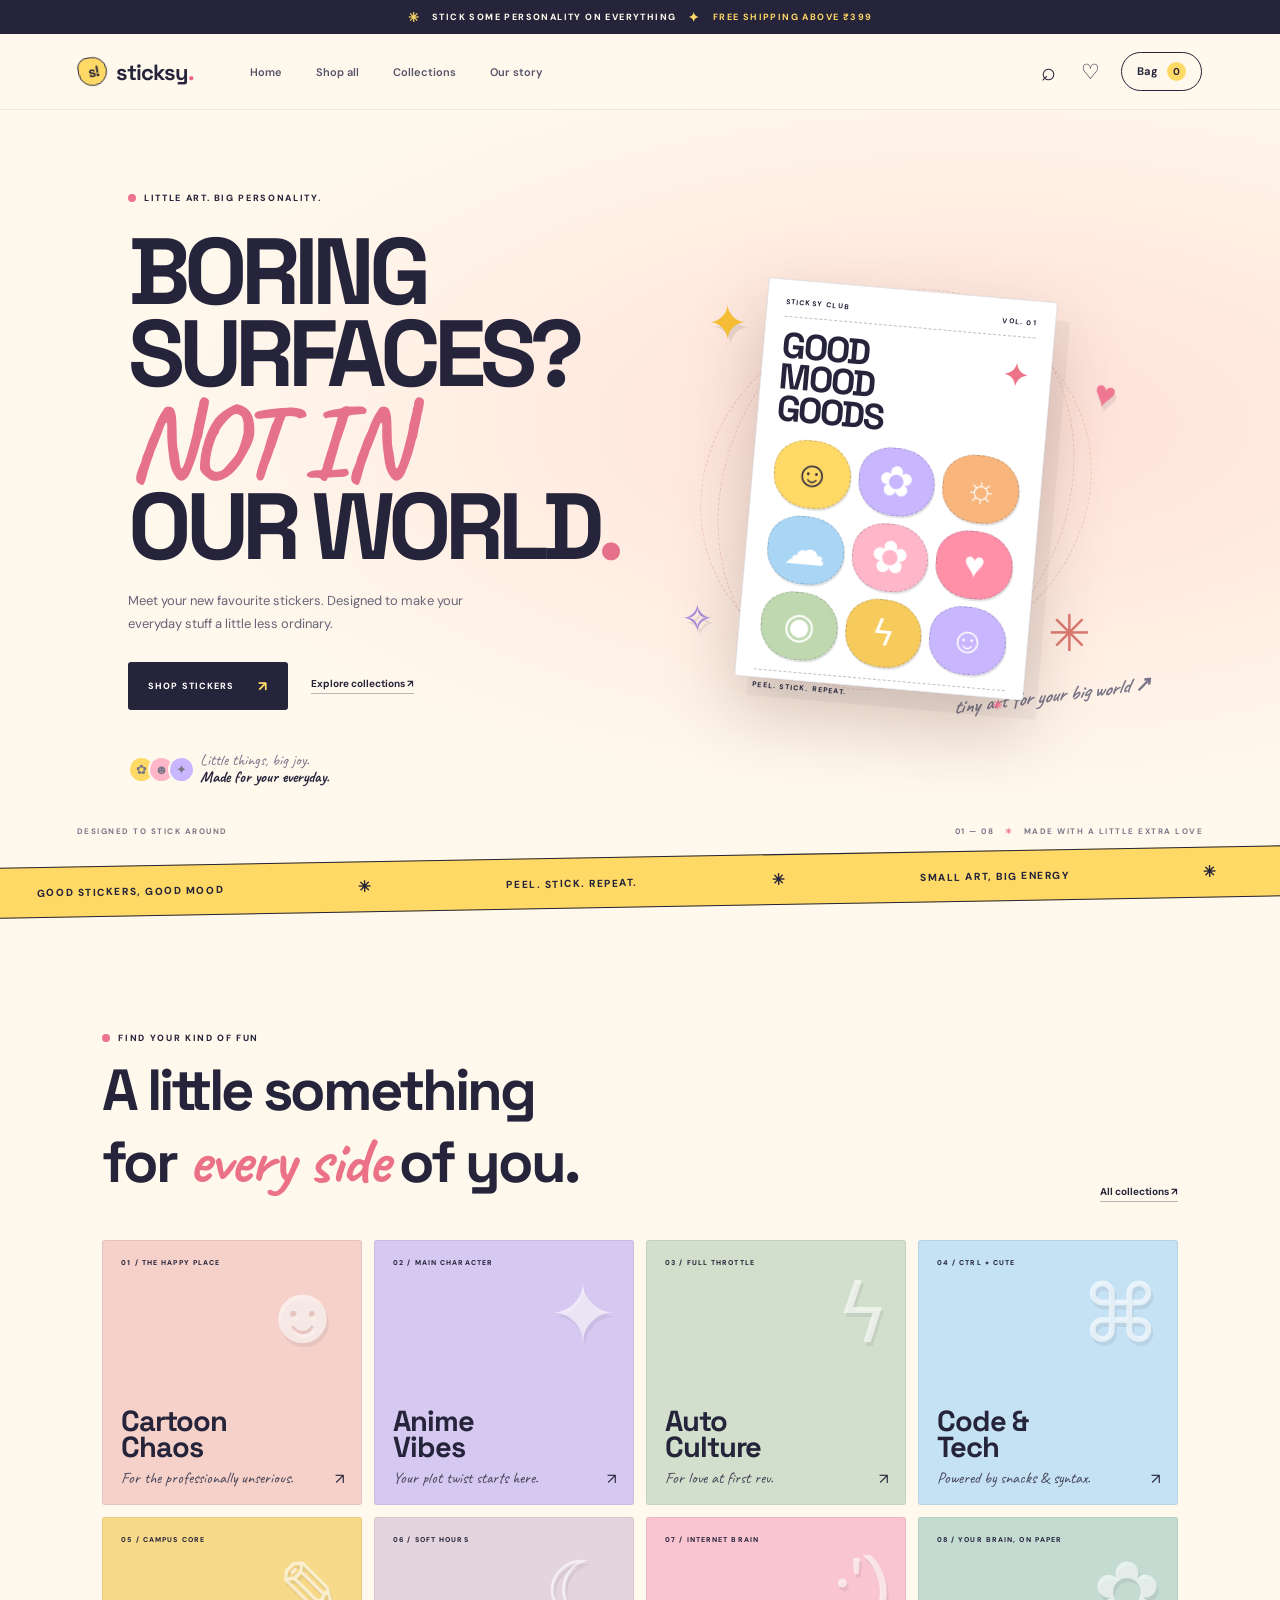
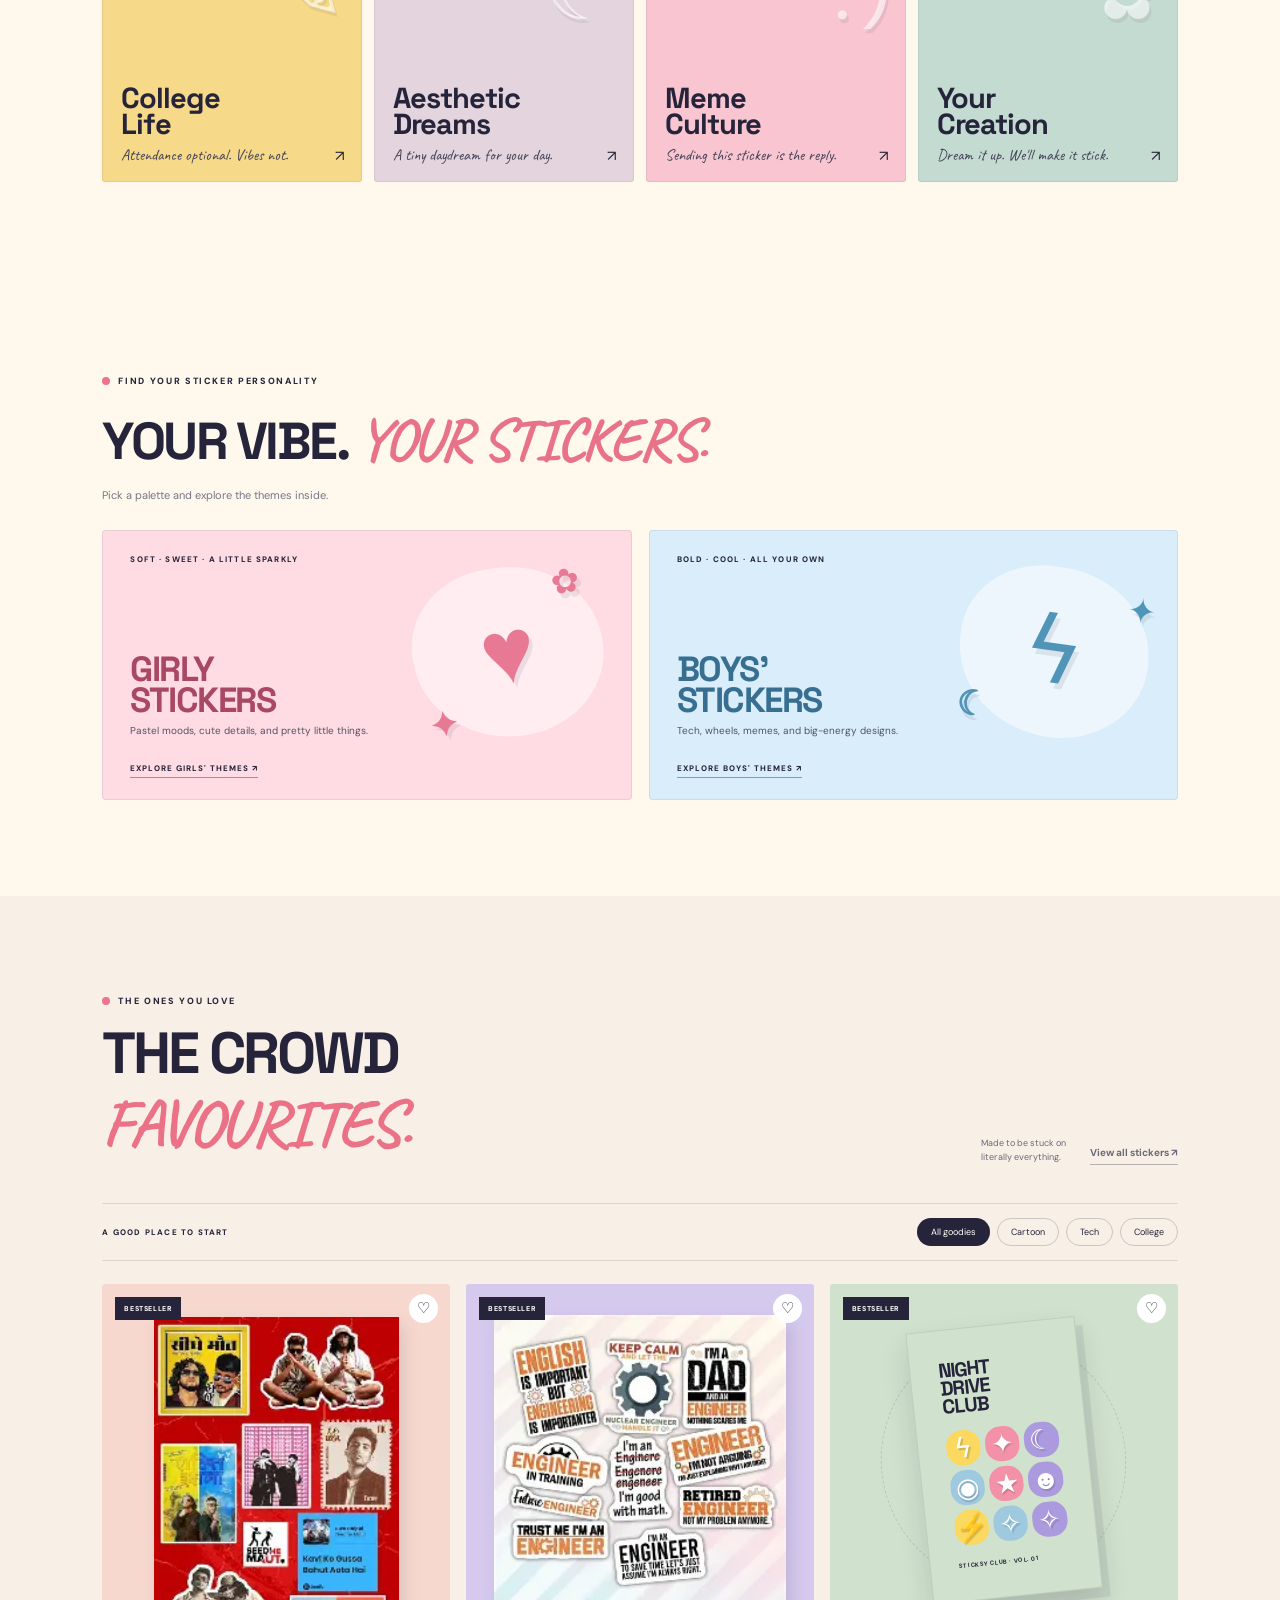
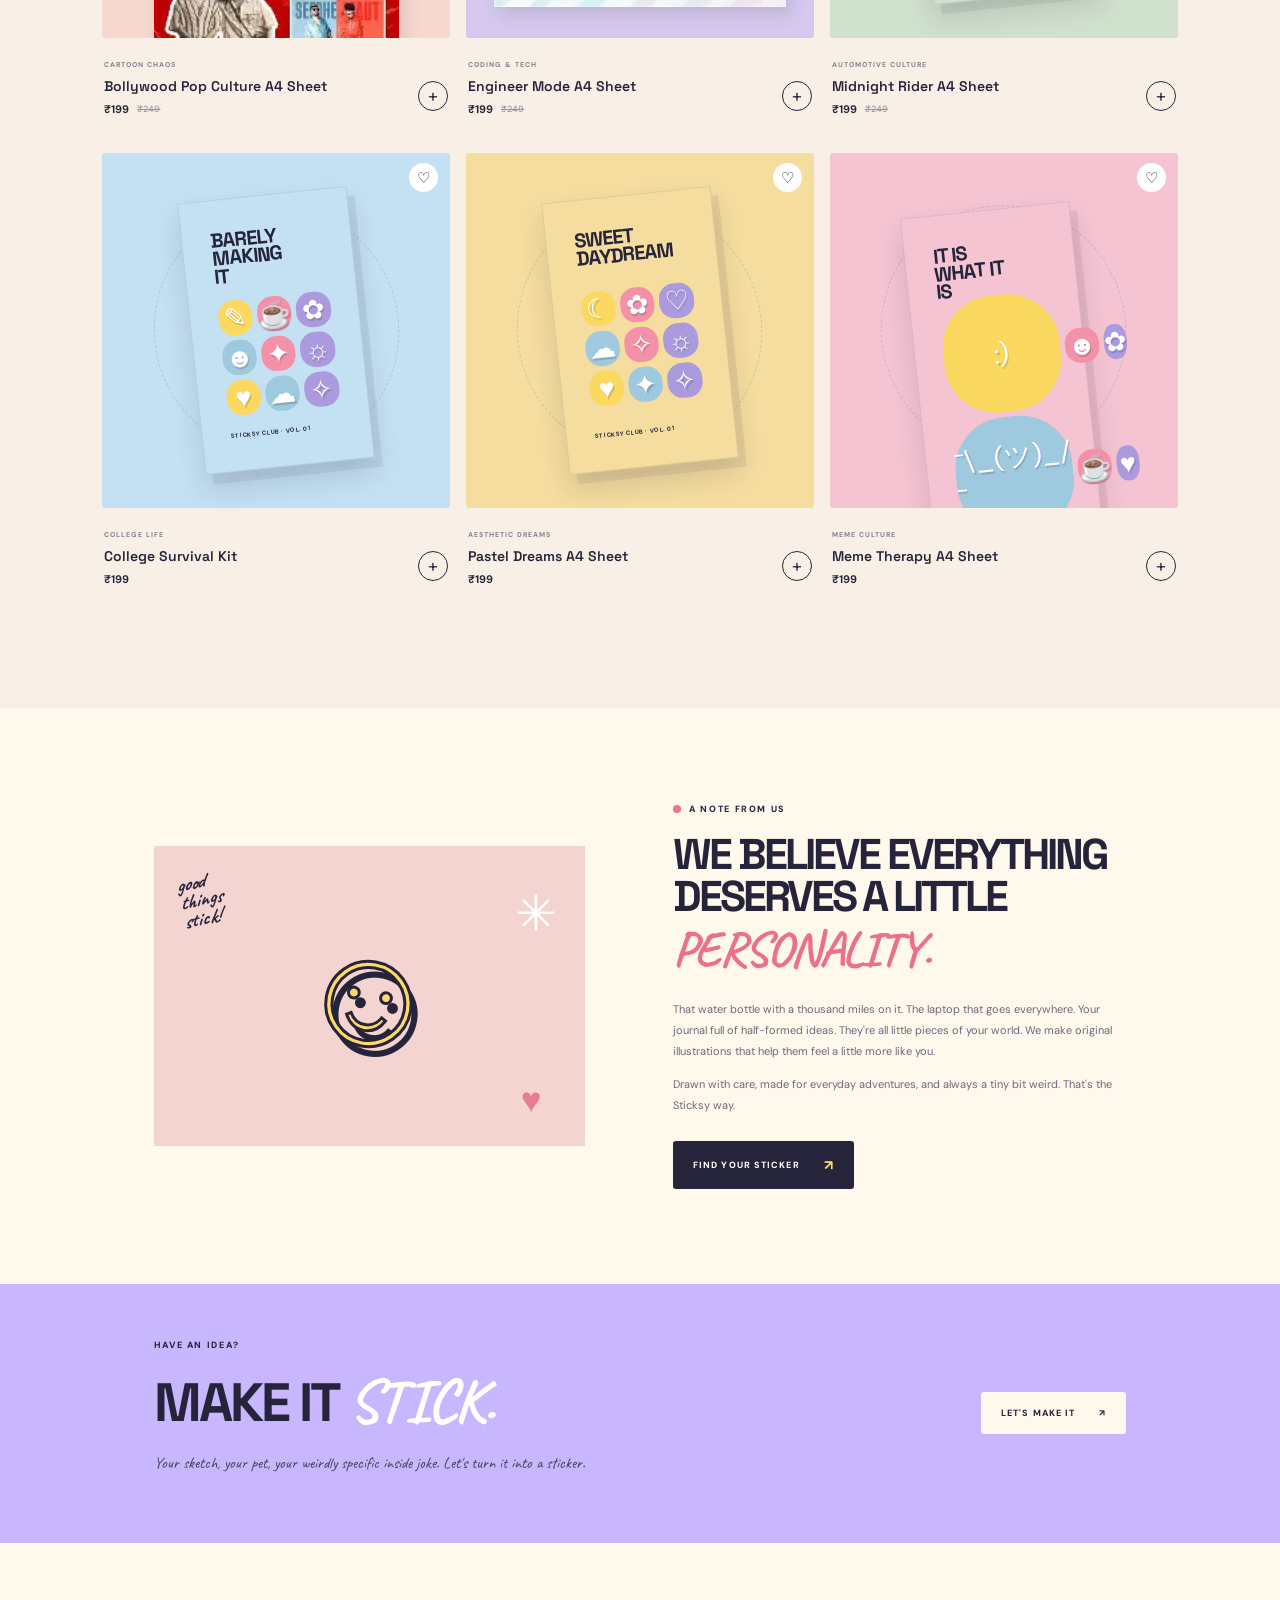
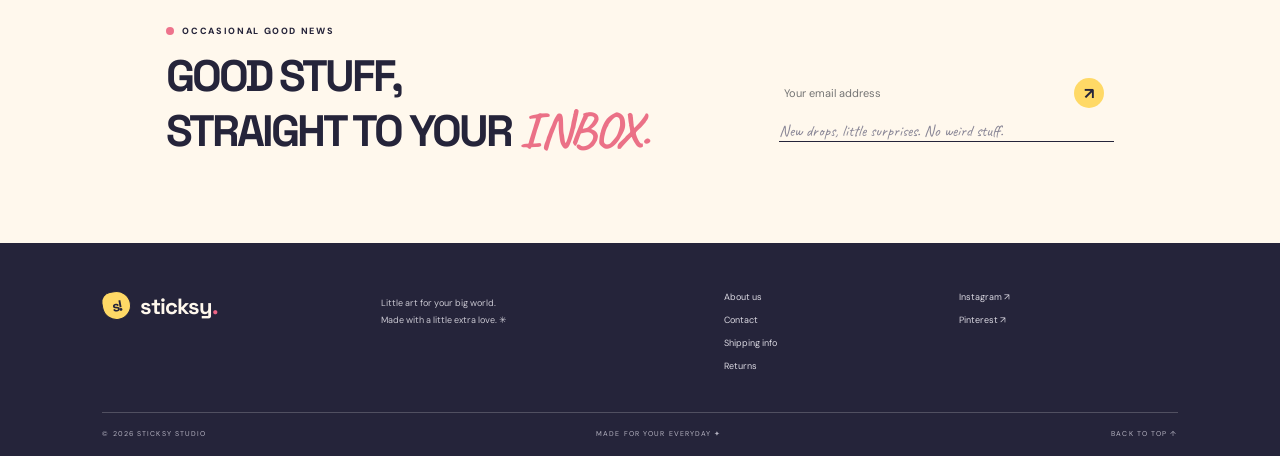
==== index.html @ 6b8982f3 "Build Sticksy sticker storefront" ====
<!doctype html>
<html lang="en">
<head>
  <meta charset="UTF-8" />
  <meta name="viewport" content="width=device-width, initial-scale=1.0" />
  <meta name="theme-color" content="#fff8ed" />
  <meta name="description" content="Good stickers for your laptop, water bottle, journal, and everywhere else." />
  <title>Sticksy — Make room for fun</title>
  <link rel="preconnect" href="https://fonts.googleapis.com" />
  <link rel="preconnect" href="https://fonts.gstatic.com" crossorigin />
  <link href="https://fonts.googleapis.com/css2?family=Caveat:wght@500;600;700&family=DM+Sans:wght@400;500;600;700;800&family=Space+Grotesk:wght@400;500;600;700&display=swap" rel="stylesheet" />
  <link rel="stylesheet" href="styles.css" />
</head>
<body>
  <div class="announcement"><span class="twinkle">✳</span> STICK SOME PERSONALITY ON EVERYTHING <span>✦</span><b>FREE SHIPPING ABOVE ₹399</b></div>
  <header class="site-header">
    <a class="brand" href="#home" aria-label="Sticksy home"><span class="brand-mark">s!</span><span>sticksy<span class="brand-dot">.</span></span></a>
    <button class="mobile-menu" aria-label="Open menu" aria-expanded="false">☰</button>
    <nav class="main-nav" aria-label="Main navigation"><a href="#home">Home</a><a href="shop.html">Shop all</a><a href="#collections">Collections</a><a href="#about">Our story</a></nav>
    <div class="nav-actions"><button class="icon-btn search-toggle" aria-label="Search products">⌕</button><a class="icon-btn account-btn" href="auth.html" aria-label="Account">♡</a><button class="cart-trigger" aria-label="Open shopping bag">Bag <span class="cart-count">0</span></button></div>
  </header>
  <main>
    <section class="hero" id="home">
      <div class="hero-copy"><div class="eyebrow"><span></span> LITTLE ART. BIG PERSONALITY.</div><h1>BORING<br />SURFACES?<br /><span>NOT IN</span><br />OUR WORLD<span class="period">.</span></h1><p>Meet your new favourite stickers. Designed to make your everyday stuff a little less ordinary.</p><div class="hero-ctas"><a class="button button-dark" href="shop.html">SHOP STICKERS <span>↗</span></a><a class="text-link" href="#collections">Explore collections <span>↗</span></a></div><div class="hero-note"><span class="avatar-stack"><i>✿</i><i>☻</i><i>✦</i></span><span>Little things, big joy.<br /><b>Made for your everyday.</b></span></div></div>
      <div class="hero-art" aria-label="Illustrated sticker sheet with playful characters"><div class="sun-doodle">✳</div><div class="hero-sticker sticker-star">✦</div><div class="hero-sticker sticker-heart">♥</div><div class="hero-sticker sticker-sparkle">✧</div><div class="orbit orbit-one"></div><div class="orbit orbit-two"></div><div class="sheet"><div class="sheet-top"><span>STICKSY CLUB</span><span>VOL. 01</span></div><div class="sheet-title">GOOD<br />MOOD<br />GOODS<span>✦</span></div><div class="sheet-grid"><div class="mini-smile">☺</div><div class="mini-blob">✿</div><div class="mini-sun">☼</div><div class="mini-cloud">☁</div><div class="mini-flower">✿</div><div class="mini-heart">♥</div><div class="mini-eye">◉</div><div class="mini-lightning">ϟ</div><div class="mini-smile pink">☺</div></div><div class="sheet-footer">PEEL. STICK. REPEAT. <span>✳</span></div></div><span class="art-caption">tiny art for your big world ↗</span></div>
      <div class="hero-bottom"><span>DESIGNED TO STICK AROUND</span><span>01 — 08 <i>✳</i> MADE WITH A LITTLE EXTRA LOVE</span></div>
    </section>
    <section class="ticker" aria-label="Product highlights"><div class="ticker-track"><span>GOOD STICKERS, GOOD MOOD</span><i>✳</i><span>PEEL. STICK. REPEAT.</span><i>✳</i><span>SMALL ART, BIG ENERGY</span><i>✳</i><span>MADE TO MAKE YOU SMILE</span><i>✳</i><span>GOOD STICKERS, GOOD MOOD</span><i>✳</i><span>PEEL. STICK. REPEAT.</span><i>✳</i></div></section>
    <section class="section collections" id="collections"><div class="section-heading"><div><div class="eyebrow"><span></span> FIND YOUR KIND OF FUN</div><h2>A little something<br />for <em>every side</em> of you.</h2></div><a class="text-link" href="#shop">All collections ↗</a></div><div class="collection-grid">
      <a class="collection-card c1" href="#shop" data-category="Cartoon Chaos"><span class="collection-number">01 / THE HAPPY PLACE</span><span class="collection-emoji">☻</span><div><h3>Cartoon<br />Chaos</h3><p>For the professionally unserious.</p></div><span class="card-arrow">↗</span></a>
      <a class="collection-card c2" href="#shop" data-category="Anime Vibes"><span class="collection-number">02 / MAIN CHARACTER</span><span class="collection-emoji">✦</span><div><h3>Anime<br />Vibes</h3><p>Your plot twist starts here.</p></div><span class="card-arrow">↗</span></a>
      <a class="collection-card c3" href="#shop" data-category="Automotive Culture"><span class="collection-number">03 / FULL THROTTLE</span><span class="collection-emoji">ϟ</span><div><h3>Auto<br />Culture</h3><p>For love at first rev.</p></div><span class="card-arrow">↗</span></a>
      <a class="collection-card c4" href="#shop" data-category="Coding & Tech"><span class="collection-number">04 / CTRL + CUTE</span><span class="collection-emoji">⌘</span><div><h3>Code &<br />Tech</h3><p>Powered by snacks & syntax.</p></div><span class="card-arrow">↗</span></a>
      <a class="collection-card c5" href="#shop" data-category="College Life"><span class="collection-number">05 / CAMPUS CORE</span><span class="collection-emoji">✎</span><div><h3>College<br />Life</h3><p>Attendance optional. Vibes not.</p></div><span class="card-arrow">↗</span></a>
      <a class="collection-card c6" href="#shop" data-category="Aesthetic Dreams"><span class="collection-number">06 / SOFT HOURS</span><span class="collection-emoji">☾</span><div><h3>Aesthetic<br />Dreams</h3><p>A tiny daydream for your day.</p></div><span class="card-arrow">↗</span></a>
      <a class="collection-card c7" href="#shop" data-category="Meme Culture"><span class="collection-number">07 / INTERNET BRAIN</span><span class="collection-emoji">:')</span><div><h3>Meme<br />Culture</h3><p>Sending this sticker is the reply.</p></div><span class="card-arrow">↗</span></a>
      <a class="collection-card c8" href="#custom"><span class="collection-number">08 / YOUR BRAIN, ON PAPER</span><span class="collection-emoji">✿</span><div><h3>Your<br />Creation</h3><p>Dream it up. We'll make it stick.</p></div><span class="card-arrow">↗</span></a>
    </div></section>
    <section class="audience-picks" id="sticker-styles"><div class="audience-heading"><div class="eyebrow"><span></span> FIND YOUR STICKER PERSONALITY</div><h2>YOUR VIBE. <em>YOUR STICKERS.</em></h2><p>Pick a palette and explore the themes inside.</p></div><div class="audience-grid"><a class="audience-card girls-card" href="themes.html?audience=girls"><span class="audience-kicker">SOFT · SWEET · A LITTLE SPARKLY</span><span class="audience-doodle">♥<i>✿</i><b>✦</b></span><div><h3>GIRLY<br />STICKERS</h3><p>Pastel moods, cute details, and pretty little things.</p><span class="audience-link">EXPLORE GIRLS' THEMES ↗</span></div></a><a class="audience-card boys-card" href="themes.html?audience=boys"><span class="audience-kicker">BOLD · COOL · ALL YOUR OWN</span><span class="audience-doodle">ϟ<i>✦</i><b>☾</b></span><div><h3>BOYS'<br />STICKERS</h3><p>Tech, wheels, memes, and big-energy designs.</p><span class="audience-link">EXPLORE BOYS' THEMES ↗</span></div></a></div></section>    <section class="section shop" id="shop"><div class="section-heading"><div><div class="eyebrow"><span></span> THE ONES YOU LOVE</div><h2>THE CROWD<br /><em>FAVOURITES.</em></h2></div><div class="shop-side"><span>Made to be stuck on<br />literally everything.</span><a class="text-link" href="#shop">View all stickers ↗</a></div></div><div class="filter-row"><span class="filter-label">A GOOD PLACE TO START</span><div class="filters"><button class="filter active" data-filter="All">All goodies</button><button class="filter" data-filter="Cartoon Chaos">Cartoon</button><button class="filter" data-filter="Coding & Tech">Tech</button><button class="filter" data-filter="College Life">College</button></div></div><div class="product-grid" id="product-grid"></div></section>
    <section class="manifesto" id="about"><div class="manifesto-art"><span class="manifesto-scribble">good<br />things<br />stick!</span><div class="manifesto-face">☺</div><span class="manifesto-star">✳</span><span class="manifesto-heart">♥</span></div><div class="manifesto-copy"><div class="eyebrow"><span></span> A NOTE FROM US</div><h2>WE BELIEVE EVERYTHING DESERVES A LITTLE <em>PERSONALITY.</em></h2><p>That water bottle with a thousand miles on it. The laptop that goes everywhere. Your journal full of half-formed ideas. They're all little pieces of your world. We make original illustrations that help them feel a little more like you.</p><p>Drawn with care, made for everyday adventures, and always a tiny bit weird. That's the Sticksy way.</p><a class="button button-dark" href="#shop">FIND YOUR STICKER <span>↗</span></a></div></section>
    <section class="custom-banner" id="custom"><div class="custom-doodle">✳</div><div><span class="eyebrow">HAVE AN IDEA?</span><h2>MAKE IT <em>STICK.</em></h2><p>Your sketch, your pet, your weirdly specific inside joke. Let's turn it into a sticker.</p></div><a class="button button-light" href="mailto:hello@sticksy.in?subject=Custom%20sticker%20idea">LET'S MAKE IT <span>↗</span></a></section>
    <section class="newsletter"><div class="newsletter-star">✳</div><div><div class="eyebrow"><span></span> OCCASIONAL GOOD NEWS</div><h2>GOOD STUFF,<br />STRAIGHT TO YOUR <em>INBOX.</em></h2></div><form class="newsletter-form"><label class="sr-only" for="email">Email address</label><input type="email" id="email" placeholder="Your email address" required /><button aria-label="Subscribe">↗</button><small>New drops, little surprises. No weird stuff.</small></form></section>
  </main>
  <footer class="footer"><a class="brand footer-brand" href="#home"><span class="brand-mark">s!</span><span>sticksy<span class="brand-dot">.</span></span></a><p>Little art for your big world.<br />Made with a little extra love. ✳</p><div class="footer-links"><a href="#about">About us</a><a href="mailto:hello@sticksy.in">Contact</a><a href="#shipping">Shipping info</a><a href="#returns">Returns</a></div><div class="footer-social"><a href="#instagram">Instagram ↗</a><a href="#pinterest">Pinterest ↗</a></div><div class="footer-bottom"><span>© 2026 STICKSY STUDIO</span><span>MADE FOR YOUR EVERYDAY ✦</span><a href="#home">BACK TO TOP ↑</a></div></footer>
  <div class="toast" role="status" aria-live="polite"></div>
  <div class="overlay"></div><aside class="cart-drawer" aria-label="Shopping bag"><div class="drawer-head"><div><span class="eyebrow">YOUR GOODIES</span><h2>THE BAG <span>✳</span></h2></div><button class="close-drawer" aria-label="Close bag">×</button></div><div class="invoice-container"><div class="invoice-slot"><div class="slot-hole"></div></div><section class="invoice"><h2 class="title">Your Sticksy Order ✳</h2><p class="amount">Items <span class="value invoice-items-count">0</span></p><p class="amount">Subtotal <span class="value invoice-subtotal">₹0</span></p><p class="amount">Shipping <span class="value invoice-shipping">—</span></p><p class="amount total-amount">Total <span class="value invoice-total">₹0</span></p><div class="free-shipping"><div class="shipping-copy"></div><div class="shipping-track"><span></span></div></div><hr /><ul class="payers-list cart-items"></ul><div class="empty-cart"><div>☺</div><h3>Your bag's feeling lonely.</h3><p>Let's find it a friend.</p><button class="button button-dark continue-shopping">GO SHOPPING <span>↗</span></button></div><div class="payment-status"><p class="heading">Order progress <span class="order-status">In your bag</span></p><div class="status-progress"><div class="checkpoint done"><i>✓</i></div><div class="checkpoint"><span class="circle"></span></div><div class="checkpoint"><span class="circle"></span></div><div class="checkpoint"><span class="circle"></span></div><div class="checkpoint"><span class="circle"></span></div></div><div class="progress-labels"><span>Bag</span><span>Details</span><span>Payment</span><span>Packed</span><span>On its way</span></div></div><div class="btn-group"><button class="btn reminder-btn continue-shopping">Keep shopping</button><button class="btn download-btn checkout-button">Checkout ↗</button></div><p class="invoice-note">Payment starts at checkout. No charge has been made.</p></section></div><div class="drawer-foot"><div class="coupon-row"><input placeholder="Got a code?" aria-label="Discount code" /><button class="apply-coupon">APPLY</button></div><p class="coupon-message"></p><small>Thoughtfully packed with love ✳</small></div></aside>
  <dialog class="quick-view"><button class="quick-close" aria-label="Close quick view">×</button><div class="quick-content"></div></dialog>
  <dialog class="checkout-modal"><button class="checkout-close" aria-label="Close checkout">×</button><div class="checkout-content"></div></dialog>
  <script src="app.js"></script>
  <script defer src="auth-session.js"></script>
</body>
</html>
---- styles.css ----
@import url('https://fonts.googleapis.com/css2?family=Fraunces:opsz,wght,SOFT,WONK@9..144,700,20,1&display=swap');
:root{--cream:#fff8ed;--ink:#25243a;--yellow:#ffd966;--pink:#ffb6c8;--lav:#c8b6ff;--blue:#a9d6f5;--green:#b6d9ad;--sans:'DM Sans',sans-serif;--display:'Space Grotesk',sans-serif;--serif:'Fraunces',serif}*{box-sizing:border-box}html{scroll-behavior:smooth}body{margin:0;background:var(--cream);color:var(--ink);font-family:var(--sans);-webkit-font-smoothing:antialiased}button,a,input{font:inherit}button{color:inherit}a{color:inherit;text-decoration:none}.announcement{height:34px;background:var(--ink);color:#fff8ed;display:flex;justify-content:center;align-items:center;gap:12px;font-size:9px;font-weight:800;letter-spacing:1.4px}.announcement span{color:var(--yellow);font-size:13px;animation:twinkle 2.3s infinite}.announcement b{color:var(--yellow);font-size:9px}.site-header{height:76px;display:flex;align-items:center;padding:0 6.1%;gap:56px;border-bottom:1px solid #25243a15;position:sticky;top:0;z-index:20;background:#fff8edf2;backdrop-filter:blur(14px)}.brand{display:flex;align-items:center;gap:9px;font-family:var(--display);font-size:22px;font-weight:700;letter-spacing:-1px;white-space:nowrap}.brand-mark{width:29px;height:29px;background:var(--yellow);border:1.5px solid var(--ink);border-radius:10px 50% 50% 50%;display:grid;place-items:center;font-size:15px;transform:rotate(-10deg)}.brand-dot{color:#ed6485}.main-nav{display:flex;gap:34px;align-items:center;flex:1}.main-nav a{font-size:11px;font-weight:600;color:#55546a;transition:color .2s}.main-nav a:hover,.text-link:hover{color:#ef6684}.nav-actions{display:flex;align-items:center;gap:17px}.icon-btn{border:0;background:none;font-size:21px;cursor:pointer;padding:4px}.search-toggle{font-size:25px}.cart-trigger{border:1px solid var(--ink);border-radius:30px;padding:9px 15px;background:transparent;font-size:11px;font-weight:700;cursor:pointer}.cart-count{display:inline-grid;place-items:center;background:var(--yellow);width:19px;height:19px;border-radius:50%;margin-left:6px;font-size:10px}.mobile-menu{display:none}.hero{min-height:660px;position:relative;overflow:hidden;padding:82px 10% 70px;display:grid;grid-template-columns:1fr 1fr;align-items:center;background:radial-gradient(ellipse at 76% 42%,#ffe1d8 0,#ffe9df 24%,#fff8ed 61%)}.hero-copy{position:relative;z-index:2}.eyebrow{font-size:9px;letter-spacing:1.65px;font-weight:800;display:flex;align-items:center;gap:8px}.eyebrow>span:first-child{display:inline-block;background:#ee738c;width:8px;height:8px;border-radius:50%}.hero h1{font:700 clamp(54px,7.5vw,94px)/.87 var(--display);letter-spacing:-6.5px;margin:27px 0 21px}.hero h1>span:first-of-type{color:#e6718a}.hero h1 .period{color:#e6718a}.hero-copy>p{font-size:13px;line-height:1.8;max-width:360px;color:#666477;margin-bottom:26px}.hero-ctas{display:flex;align-items:center;gap:23px}.button{border:0;border-radius:3px;padding:15px 20px;font-size:9px;letter-spacing:1.1px;font-weight:800;display:inline-flex;align-items:center;justify-content:space-between;gap:24px;cursor:pointer;transition:transform .2s,box-shadow .2s}.button:hover{transform:translateY(-3px) rotate(-1deg);box-shadow:4px 5px 0 #25243a}.button:active{transform:translateY(1px) scale(.98)}.button-dark{background:var(--ink);color:white}.button-dark span{color:var(--yellow);font-size:14px}.text-link{font-size:10px;font-weight:700;border-bottom:1px solid #25243a50;padding-bottom:3px;transition:color .2s}.hero-note{display:flex;align-items:center;gap:12px;margin-top:42px;font-size:9px;line-height:1.65;color:#777587}.hero-note b{color:var(--ink)}.avatar-stack{display:flex}.avatar-stack i{font-style:normal;width:27px;height:27px;border-radius:50%;display:grid;place-items:center;border:2px solid var(--cream);margin-right:-7px;background:var(--yellow);font-size:13px}.avatar-stack i:nth-child(2){background:var(--pink)}.avatar-stack i:nth-child(3){background:var(--lav)}.hero-art{height:470px;position:relative;display:grid;place-items:center}.sheet{width:290px;height:400px;background:#fff;border:1px solid #25243a1f;border-radius:4px;box-shadow:14px 18px 0 #25243a0b,0 30px 70px #765e5250;padding:17px 18px;transform:rotate(5deg);position:relative;z-index:2;animation:float 5s ease-in-out infinite}.sheet-top,.sheet-footer{display:flex;justify-content:space-between;font-size:7px;letter-spacing:1.2px;font-weight:800}.sheet-top{border-bottom:1px dashed #25243a4a;padding-bottom:10px}.sheet-title{font:700 36px/.87 var(--display);letter-spacing:-2px;margin:14px 0 8px;position:relative}.sheet-title>span{color:#ed7388;position:absolute;right:6px;top:12px;font-size:30px}.sheet-grid{display:grid;grid-template-columns:repeat(3,1fr);grid-template-rows:repeat(3,68px);gap:8px;padding:5px 3px 12px}.sheet-grid>div{display:grid;place-items:center;border:1px dashed #25243a44;border-radius:42% 50% 45% 48%;font-size:36px;filter:drop-shadow(1px 2px 0 #25243a20)}.mini-smile{background:var(--yellow);color:#25243a}.mini-blob{background:var(--lav);color:#fff;font-size:42px!important}.mini-sun{background:#f8b67c;color:#fff}.mini-cloud{background:var(--blue);color:#fff;font-size:42px!important}.mini-flower{background:var(--pink);color:#fff;font-size:45px!important}.mini-heart{background:#ff90a8;color:#fff}.mini-eye{background:#bfd8af;color:#fff}.mini-lightning{background:#f6cb5c;color:#fff}.mini-smile.pink{background:#c8b6ff;color:white}.sheet-footer{border-top:1px dashed #25243a4a;padding-top:10px}.sheet-footer span{color:#ee728b;font-size:12px;margin-top:-3px}.hero-sticker{position:absolute;z-index:3;filter:drop-shadow(3px 5px 0 #25243a18)}.sticker-star{font-size:49px;color:#f5bd35;top:37px;left:13%;animation:wobble 4s ease-in-out infinite}.sticker-heart{font-size:37px;color:#ef7791;right:7%;top:116px;transform:rotate(15deg);animation:wobble 5s ease-in-out infinite reverse}.sticker-sparkle{font-size:39px;color:#a48bd9;left:8%;bottom:80px}.sun-doodle{position:absolute;right:12%;bottom:57px;color:#db786e;font-size:51px;animation:slowspin 20s linear infinite}.orbit{border:1px dashed #dd9e8c70;position:absolute;border-radius:50%}.orbit-one{width:400px;height:350px;transform:rotate(-25deg)}.orbit-two{width:340px;height:415px;transform:rotate(27deg)}.art-caption{position:absolute;right:0;bottom:16px;font-size:9px;font-style:italic;color:#777587;transform:rotate(-7deg)}.hero-bottom{position:absolute;bottom:21px;left:6%;right:6%;display:flex;justify-content:space-between;font-size:8px;letter-spacing:1.5px;font-weight:700;color:#797887}.hero-bottom i{color:#ee738c;font-style:normal;margin:0 7px}.ticker{background:var(--yellow);height:50px;overflow:hidden;display:flex;align-items:center;transform:rotate(-1deg) scale(1.02);position:relative;z-index:3;border-top:1px solid var(--ink);border-bottom:1px solid var(--ink)}.ticker-track{display:flex;align-items:center;justify-content:space-around;gap:34px;white-space:nowrap;min-width:200%;animation:marquee 35s linear infinite;font-size:10px;font-weight:800;letter-spacing:1.4px}.ticker-track i{font-style:normal;font-size:15px}.section{padding:105px 8%}.section-heading{display:flex;justify-content:space-between;align-items:end;margin-bottom:38px}.section-heading h2,.manifesto h2,.newsletter h2{font:700 clamp(37px,5vw,58px)/.98 var(--display);letter-spacing:-3px;margin:18px 0 0}.section-heading h2 em,.manifesto h2 em,.newsletter h2 em{font:italic 700 1em var(--serif);letter-spacing:-2px;color:#eb7187}.collections{padding-top:125px}.collection-grid{display:grid;grid-template-columns:repeat(4,1fr);gap:12px}.collection-card{height:265px;padding:17px 18px 16px;display:flex;flex-direction:column;justify-content:space-between;position:relative;overflow:hidden;border:1px solid #25243a13;border-radius:3px;transition:transform .25s,box-shadow .25s}.collection-card:hover{transform:translateY(-5px) rotate(-.7deg);box-shadow:5px 7px 0 #25243a1b}.c1{background:#f6d1ca}.c2{background:#d6c9f1}.c3{background:#d2dfcc}.c4{background:#c5e1f4}.c5{background:#f7d98a}.c6{background:#e4d4dd}.c7{background:#f8c5d0}.c8{background:#c4dbd2}.collection-number{font-size:7px;letter-spacing:1.1px;font-weight:800;z-index:1}.collection-emoji{position:absolute;right:16px;top:33px;font-size:81px;line-height:1;color:#fff9;filter:drop-shadow(2px 4px 0 #25243a20);transition:transform .3s}.collection-card:hover .collection-emoji{transform:rotate(14deg) scale(1.13)}.collection-card h3{font:700 29px/.92 var(--display);letter-spacing:-1px;margin:0 0 9px}.collection-card p{font-size:9px;margin:0;color:#454457}.card-arrow{position:absolute;bottom:15px;right:17px;font-size:15px}.shop{background:#f8f0e6;padding-top:99px;padding-bottom:109px}.shop-side{display:flex;align-items:end;gap:24px;font-size:9px;color:#696879;line-height:1.6}.filter-row{display:flex;justify-content:space-between;align-items:center;padding:14px 0;border-top:1px solid #25243a22;border-bottom:1px solid #25243a22;margin-bottom:23px}.filter-label{font-size:8px;font-weight:800;letter-spacing:1.2px}.filters{display:flex;gap:7px}.filter{border:1px solid #25243a35;background:transparent;border-radius:50px;padding:7px 13px;font-size:9px;cursor:pointer}.filter.active,.filter:hover{background:var(--ink);color:white}.product-grid{display:grid;grid-template-columns:repeat(3,1fr);gap:24px 16px}.product-card{position:relative;min-width:0}.product-visual{aspect-ratio:1/1.02;position:relative;display:grid;place-items:center;overflow:hidden;border-radius:3px;cursor:pointer}.product-card:nth-child(6n+1) .product-visual{background:#f6d8cf}.product-card:nth-child(6n+2) .product-visual{background:#d5c9ee}.product-card:nth-child(6n+3) .product-visual{background:#d0e1cd}.product-card:nth-child(6n+4) .product-visual{background:#c4e0f3}.product-card:nth-child(6n+5) .product-visual{background:#f5dc9f}.product-card:nth-child(6n) .product-visual{background:#f4c4d2}.product-visual:after{content:"";position:absolute;width:70%;height:70%;border:1px dashed #25243a25;border-radius:50%;transform:rotate(-17deg)}.mock-sheet{width:49%;height:77%;background:#fff;border:1px solid #25243a19;box-shadow:7px 10px 0 #25243a13,0 15px 28px #25243a24;transform:rotate(-6deg);position:relative;z-index:1;padding:9% 8%;display:flex;flex-direction:column;justify-content:space-between;transition:transform .35s}.product-visual:hover .mock-sheet{transform:rotate(0) scale(1.06)}.mock-title{font:700 clamp(13px,1.9vw,20px)/.9 var(--display);letter-spacing:-.9px}.mock-stickers{display:grid;grid-template-columns:repeat(3,1fr);gap:5px;align-items:center;justify-items:center}.mock-stickers i{font-style:normal;font-size:clamp(14px,2.5vw,27px);background:#fbd960;width:100%;aspect-ratio:1;border-radius:44%;display:grid;place-items:center;color:#fff;text-shadow:1px 2px 1px #2223}.mock-stickers i:nth-child(3n+2){background:#f391a8}.mock-stickers i:nth-child(3n){background:#ac9ade}.mock-stickers i:nth-child(4n){background:#9fc9df}.mock-foot{font-size:6px;letter-spacing:.6px;font-weight:700}.badge{position:absolute;z-index:2;top:13px;left:13px;background:var(--ink);color:white;padding:7px 9px;font-size:7px;font-weight:800;letter-spacing:.6px}.wishlist{position:absolute;z-index:2;top:10px;right:12px;border:0;background:#fff;border-radius:50%;height:29px;width:29px;font-size:15px;cursor:pointer;transition:transform .2s,color .2s}.wishlist:hover,.wishlist.liked{color:#ee6986;transform:scale(1.15)}.quick-trigger{position:absolute;z-index:2;bottom:12px;right:12px;border:1px solid var(--ink);background:#fff;border-radius:20px;padding:8px 12px;font-size:8px;font-weight:800;cursor:pointer;transform:translateY(45px);opacity:0;transition:all .2s}.product-visual:hover .quick-trigger{transform:translateY(0);opacity:1}.product-info{padding:13px 2px}.product-category{font-size:7px;letter-spacing:1px;color:#82808e;font-weight:700;text-transform:uppercase}.product-info h3{font:600 14px var(--display);margin:5px 0 7px}.product-price{display:flex;align-items:center;gap:8px;font-size:11px;font-weight:700}.old-price{text-decoration:line-through;color:#9794a1;font-size:9px;font-weight:500}.card-add{position:absolute;right:2px;bottom:18px;border:1px solid #25243a;border-radius:50%;background:transparent;width:30px;height:30px;font-size:18px;cursor:pointer;transition:all .2s}.card-add:hover{background:var(--ink);color:#fff;transform:rotate(90deg)}.manifesto{display:grid;grid-template-columns:1fr 1.05fr;min-height:445px;padding:95px 12%;gap:9%;align-items:center}.manifesto-art{height:300px;background:#f4d4d1;position:relative;display:grid;place-items:center;overflow:hidden;transform:rotate(-2deg)}.manifesto-face{font-size:143px;color:var(--yellow);-webkit-text-stroke:3px var(--ink);text-shadow:8px 9px 0 #25243a;transform:rotate(10deg)}.manifesto-scribble{font:700 21px/.92 var(--serif);font-style:italic;position:absolute;left:25px;top:27px;transform:rotate(-12deg);z-index:1}.manifesto-star{position:absolute;right:28px;top:35px;font-size:50px;color:#fff}.manifesto-heart{position:absolute;right:44px;bottom:23px;font-size:35px;color:#e87d91}.manifesto-copy h2{font-size:43px;margin:19px 0}.manifesto-copy>p{font-size:11px;line-height:1.9;color:#6b6978;margin:0 0 12px}.manifesto-copy .button{margin-top:13px}.custom-banner{min-height:245px;background:var(--lav);padding:55px 12%;display:flex;align-items:center;justify-content:space-between;position:relative;overflow:hidden}.custom-banner h2{font:700 54px/.92 var(--display);letter-spacing:-3px;margin:11px 0}.custom-banner h2 em{font:italic 700 1em var(--serif);color:#fff}.custom-banner p{font-size:11px;color:#45425b}.custom-doodle{position:absolute;left:48%;font-size:146px;color:#fff5;animation:slowspin 24s linear infinite}.button-light{background:var(--cream);z-index:1}.newsletter{padding:82px 13%;display:flex;align-items:center;justify-content:space-between;position:relative;overflow:hidden}.newsletter h2{font-size:44px}.newsletter-star{position:absolute;right:45%;top:48px;font-size:40px;color:#ef798e}.newsletter-form{width:335px;display:grid;grid-template-columns:1fr 40px;border-bottom:1px solid var(--ink);position:relative;margin-top:29px}.newsletter-form input{border:0;background:transparent;padding:13px 5px;font-size:11px;outline:none}.newsletter-form button{border:0;background:var(--yellow);border-radius:50%;height:30px;width:30px;align-self:center;font-weight:700;cursor:pointer}.newsletter-form small{grid-column:1/3;font-size:8px;color:#898696;margin-top:10px}.footer{background:var(--ink);color:#fff8ed;padding:48px 8% 18px;display:grid;grid-template-columns:1.2fr 1.5fr 1fr 1fr;gap:16px;align-items:start}.footer-brand{color:#fff8ed}.footer-brand .brand-mark{color:var(--ink)}.footer>p{font-size:9px;color:#c9c7d1;line-height:1.8;margin:4px 0}.footer-links,.footer-social{display:flex;flex-direction:column;gap:11px;font-size:9px;color:#dbd9e2}.footer-links a:hover,.footer-social a:hover{color:var(--yellow)}.footer-bottom{grid-column:1/5;border-top:1px solid #fff3;padding-top:16px;margin-top:24px;display:flex;justify-content:space-between;font-size:7px;letter-spacing:1.1px;color:#b5b3c1}.toast{position:fixed;bottom:24px;left:50%;transform:translate(-50%,20px);background:var(--ink);color:white;padding:13px 21px;border-radius:3px;font-size:10px;z-index:60;opacity:0;pointer-events:none;transition:.25s;box-shadow:0 7px 24px #25243a30}.toast.show{opacity:1;transform:translate(-50%,0)}.overlay{position:fixed;inset:0;background:#17162670;z-index:39;opacity:0;visibility:hidden;transition:.3s}.overlay.open{opacity:1;visibility:visible}.cart-drawer{position:fixed;z-index:40;right:0;top:0;height:100%;width:min(420px,100%);background:var(--cream);padding:25px;transform:translateX(102%);transition:transform .35s cubic-bezier(.22,.75,.25,1);display:flex;flex-direction:column}.cart-drawer.open{transform:translateX(0)}.drawer-head{display:flex;justify-content:space-between;align-items:center;border-bottom:1px solid #25243a24;padding:0 0 17px}.drawer-head h2{font:700 28px var(--display);margin:6px 0 0;letter-spacing:-1px}.drawer-head h2 span{color:#ef7188;font-size:20px}.close-drawer,.quick-close,.checkout-close{border:1px solid #25243a40;background:transparent;border-radius:50%;height:32px;width:32px;font-size:22px;cursor:pointer}.free-shipping{padding:18px 0 15px;border-bottom:1px solid #25243a1b}.shipping-copy{font-size:10px;margin-bottom:10px}.shipping-track{height:5px;background:#e8e1d9;border-radius:4px;overflow:hidden}.shipping-track span{display:block;background:#e8778e;width:0;height:100%;transition:width .3s}.cart-items{overflow:auto;flex:1}.cart-item{display:grid;grid-template-columns:61px 1fr auto;gap:13px;padding:15px 0;border-bottom:1px solid #25243a1b}.cart-thumb{display:grid;place-items:center;background:var(--pink);font-size:27px;height:66px}.cart-item:nth-child(even) .cart-thumb{background:var(--lav)}.cart-item h4{font-size:11px;margin:4px 0 6px}.cart-item p{font-size:9px;margin:0;color:#777587}.qty-control{display:flex;align-items:center;gap:9px;margin-top:9px}.qty-control button{border:1px solid #25243a44;background:transparent;width:21px;height:21px;cursor:pointer}.cart-item-price{font-size:10px;font-weight:700}.remove-item{display:block;border:0;background:none;padding:8px 0 0;text-decoration:underline;font-size:8px;color:#777587;cursor:pointer}.empty-cart{display:none;margin:auto;text-align:center}.empty-cart.visible{display:block}.empty-cart>div{font-size:58px;color:#ef8194}.empty-cart h3{font:700 19px var(--display);margin:9px 0}.empty-cart p{font-size:10px;color:#777587;margin-bottom:18px}.empty-cart .button{margin:auto}.drawer-foot{border-top:1px solid #25243a24;padding-top:15px}.coupon-row{display:flex;border:1px solid #25243a40;margin-bottom:6px}.coupon-row input{min-width:0;flex:1;border:0;background:none;padding:10px;font-size:9px;outline:none}.coupon-row button{border:0;background:var(--yellow);font-size:8px;font-weight:800;padding:0 13px;cursor:pointer}.coupon-message{font-size:8px;color:#6f8c62;min-height:8px}.subtotal,.shipping-line{display:flex;justify-content:space-between;font-size:11px;margin:13px 0}.subtotal b{font-size:14px}.shipping-line{font-size:9px;color:#777587}.checkout-button{width:100%;margin-top:8px}.drawer-foot>small{display:block;text-align:center;font-size:8px;margin-top:11px;color:#777587}.quick-view,.checkout-modal{border:0;padding:0;background:var(--cream);color:var(--ink);width:min(700px,calc(100% - 30px));max-height:90vh;box-shadow:0 15px 80px #17162655}.quick-view::backdrop,.checkout-modal::backdrop{background:#1716269c}.quick-close,.checkout-close{position:absolute;right:16px;top:16px;z-index:3}.quick-content{display:grid;grid-template-columns:1fr 1fr;min-height:400px}.quick-image{display:grid;place-items:center;background:#f6d8cf}.quick-image .mock-sheet{width:55%;height:75%}.quick-detail{padding:55px 35px 35px;align-self:center}.quick-detail h2{font:700 28px var(--display);margin:9px 0}.quick-detail p{font-size:11px;color:#686676;line-height:1.7}.quick-detail .button{margin-top:14px}.checkout-content{padding:42px}.checkout-content h2{font:700 28px var(--display);margin:4px 0 18px}.checkout-fields{display:grid;grid-template-columns:1fr 1fr;gap:12px}.checkout-fields label{font-size:9px;font-weight:700}.checkout-fields input,.checkout-fields textarea,.checkout-fields select{display:block;width:100%;margin-top:6px;padding:11px;border:1px solid #25243a30;background:#fffdf8;font-size:10px;outline-color:#ed8799}.checkout-fields .full{grid-column:1/3}.checkout-total{display:flex;justify-content:space-between;border-top:1px solid #25243a30;margin-top:18px;padding-top:16px;font-size:12px}.checkout-content .button{margin-top:16px}.fine-print{font-size:8px;color:#777587;line-height:1.6;margin-top:10px}.sr-only{position:absolute;width:1px;height:1px;padding:0;margin:-1px;overflow:hidden;clip:rect(0,0,0,0);white-space:nowrap;border:0}@keyframes float{0%,100%{transform:rotate(5deg) translateY(0)}50%{transform:rotate(2deg) translateY(-12px)}}@keyframes wobble{0%,100%{rotate:0deg;translate:0 0}50%{rotate:12deg;translate:0 -7px}}@keyframes twinkle{0%,100%{transform:scale(1) rotate(0)}50%{transform:scale(1.2) rotate(35deg)}}@keyframes slowspin{to{transform:rotate(360deg)}}@keyframes marquee{to{transform:translateX(-50%)}}@media(max-width:900px){.site-header{padding:0 4%;gap:26px}.main-nav{gap:17px}.hero{padding-left:7%;padding-right:7%}.hero h1{font-size:72px}.section{padding-left:6%;padding-right:6%}.collection-grid{grid-template-columns:repeat(2,1fr)}.collection-card{height:230px}.manifesto{padding:75px 7%;gap:6%}.manifesto-copy h2{font-size:37px}}@media(max-width:650px){.announcement{font-size:7px;gap:7px;letter-spacing:.8px}.announcement b{font-size:7px}.site-header{height:62px;padding:0 17px;gap:13px;justify-content:space-between}.brand{font-size:20px}.mobile-menu{display:block;border:0;background:none;font-size:20px;margin-left:auto;cursor:pointer}.main-nav{display:none;position:absolute;left:0;right:0;top:61px;background:var(--cream);padding:21px;flex-direction:column;align-items:flex-start;gap:20px;border-bottom:1px solid #25243a20}.main-nav.open{display:flex}.nav-actions{gap:8px}.account-btn{display:none}.cart-trigger{padding:7px 10px;font-size:10px}.hero{padding:54px 7% 64px;grid-template-columns:1fr;min-height:auto}.hero h1{font-size:65px;letter-spacing:-4px;margin:21px 0 16px}.hero-copy>p{font-size:11px;max-width:310px}.hero-note{margin-top:25px}.hero-art{height:400px;margin-top:9px}.sheet{width:251px;height:345px;padding:14px}.sheet-title{font-size:31px}.sheet-grid{grid-template-rows:repeat(3,57px);gap:6px}.hero-bottom{font-size:6px;letter-spacing:.8px;bottom:14px}.hero-bottom span:first-child{max-width:90px}.sticker-star{left:3%;top:32px}.sticker-heart{right:1%}.orbit-one{width:330px;height:300px}.orbit-two{width:280px;height:370px}.ticker{height:43px}.ticker-track{font-size:9px;gap:20px}.section{padding:73px 5%}.collections{padding-top:86px}.section-heading{align-items:start;gap:10px;margin-bottom:25px}.section-heading h2{font-size:40px;letter-spacing:-2px}.section-heading>.text-link{margin-top:24px;white-space:nowrap;font-size:8px}.collection-grid{gap:8px}.collection-card{height:205px;padding:13px}.collection-number{font-size:6px;letter-spacing:.5px}.collection-card h3{font-size:26px}.collection-card p{font-size:8px;max-width:110px}.collection-emoji{font-size:56px;right:10px;top:42px}.card-arrow{right:11px;bottom:12px}.shop{padding-top:71px;padding-bottom:74px}.shop .section-heading{display:block}.shop-side{justify-content:space-between;margin-top:12px}.filter-row{align-items:flex-start;gap:9px;flex-direction:column}.filters{flex-wrap:wrap}.product-grid{grid-template-columns:repeat(2,1fr);gap:15px 10px}.product-info h3{font-size:11px}.product-price{font-size:10px}.badge{font-size:6px;top:8px;left:8px;padding:6px}.quick-trigger{opacity:1;transform:none;font-size:7px;bottom:8px;right:8px}.card-add{width:26px;height:26px;bottom:16px}.manifesto{grid-template-columns:1fr;padding:69px 7%;gap:37px}.manifesto-art{height:260px}.manifesto-copy h2{font-size:37px}.custom-banner{padding:46px 7%;min-height:220px;align-items:flex-start;flex-direction:column;gap:14px}.custom-banner h2{font-size:48px}.custom-banner p{max-width:250px;line-height:1.6}.custom-doodle{left:auto;right:9px;top:33px;font-size:90px}.newsletter{padding:69px 7%;display:block}.newsletter h2{font-size:39px}.newsletter-star{right:13%;top:47px}.newsletter-form{width:100%;margin-top:29px}.footer{padding:37px 6% 17px;grid-template-columns:1fr 1fr;gap:24px}.footer>p{grid-column:1/2;grid-row:2}.footer-links{grid-column:2;grid-row:1/3}.footer-social{grid-column:1/3;flex-direction:row}.footer-bottom{grid-column:1/3;flex-wrap:wrap;gap:12px;font-size:6px;margin-top:8px}.quick-content{grid-template-columns:1fr}.quick-image{min-height:250px}.quick-image .mock-sheet{width:39%;height:85%}.quick-detail{padding:25px}.checkout-content{padding:37px 20px 22px}.checkout-fields{grid-template-columns:1fr}.checkout-fields .full{grid-column:auto}}@media(prefers-reduced-motion:reduce){*,*::before,*::after{animation-duration:.01ms!important;animation-iteration-count:1!important;scroll-behavior:auto!important;transition-duration:.01ms!important}}
.product-artimg{position:relative;z-index:1;width:84%;height:84%;object-fit:contain;filter:drop-shadow(5px 8px 8px #25243a20);transition:transform .35s}.product-visual:hover .product-artimg{transform:rotate(-2deg) scale(1.045)}
.reveal{opacity:0;transform:translateY(22px);transition:opacity .65s ease,transform .65s cubic-bezier(.2,.7,.2,1)}.reveal.in-view{opacity:1;transform:translateY(0)}.collection-card.reveal:nth-child(4n+2){transition-delay:.07s}.collection-card.reveal:nth-child(4n+3){transition-delay:.12s}.collection-card.reveal:nth-child(4n){transition-delay:.17s}.product-card.reveal:nth-child(3n+2){transition-delay:.08s}.product-card.reveal:nth-child(3n){transition-delay:.15s}
@media(prefers-reduced-motion:reduce){.reveal{opacity:1;transform:none;transition:none}}
/* Hand-lettered accents and replaying scroll reveals */
:root{--hand:'Caveat',cursive}
.hero h1>span:first-of-type{font-family:var(--hand);font-size:1.12em;letter-spacing:-4px;transform:rotate(-4deg)}
.section-heading h2 em,.manifesto h2 em,.newsletter h2 em,.custom-banner h2 em{font-family:var(--hand);font-style:normal;font-size:1.14em;letter-spacing:-1.5px}
.art-caption,.manifesto-scribble{font-family:var(--hand);font-size:20px;font-weight:700}
.collection-card p,.custom-banner p,.hero-note>span:not(.avatar-stack),.newsletter-form small{font-family:var(--hand);font-size:16px;line-height:1.1}
.collection-card.reveal:hover{transform:translateY(-5px) rotate(-.7deg)}
/* Invoice-style cart, adapted from the supplied receipt CSS */
.cart-drawer{width:min(510px,100%);padding:18px 20px 16px;overflow-y:auto;gap:8px;background:#fff8ed}
.cart-drawer .drawer-head{flex:none;padding:0 0 12px;border-bottom:1px solid #25243a24}
.cart-drawer .invoice-container{position:relative;height:auto;min-height:100px;margin:0 0 4px;padding-bottom:0;flex:none}
.cart-drawer .invoice-slot{height:78px;background:#25243a;border:2px solid #25243a;border-radius:13px;box-shadow:0 5px 15px #0003}
.cart-drawer .slot-hole{width:88%;height:19px;margin:14px auto;background:#151522;border:1px solid #111;border-radius:100vmax;box-shadow:inset 0 2px 5px #0009}
.cart-drawer .invoice{position:relative;z-index:1;top:-39px;left:auto;transform:none;width:95%;margin:0 auto -39px;padding:17px 18px 15px;background:#fff;color:#6b6978;border:1px solid #25243a14;border-radius:5px;box-shadow:0 8px 25px #25243a20}
.cart-drawer .invoice::before{display:none}
.cart-drawer .invoice .title{position:relative;margin:0 0 12px;padding:8px 0;text-align:center;font:700 18px var(--display);letter-spacing:-.5px;color:#25243a;border-top:1px dashed #25243a70;border-bottom:1px dashed #25243a70}
.cart-drawer .invoice .title::before,.cart-drawer .invoice .title::after{display:none}
.cart-drawer .invoice .amount{display:flex;justify-content:space-between;align-items:center;margin:5px 0;color:#777587;font-size:11px}
.cart-drawer .invoice .amount .value{font-weight:700;color:#25243a}
.cart-drawer .invoice .total-amount{padding-top:7px;border-top:1px solid #25243a22;font-size:13px}
.cart-drawer .free-shipping{padding:10px 0 7px;border:0}
.cart-drawer .shipping-copy{margin-bottom:7px;font-size:10px;color:#55546a}
.cart-drawer .shipping-track{height:5px;background:#eee8df;border-radius:5px}
.cart-drawer .shipping-track span{background:#ef7188;border-radius:5px}
.cart-drawer .invoice hr{height:1px;margin:6px 0 3px;background:#25243a20}
.cart-drawer .payers-list{list-style:none;margin:0;max-height:215px;overflow-y:auto}
.cart-drawer .payers-list li{display:flex;align-items:center;border-bottom:1px solid #eee;padding:7px 0}
.cart-drawer .payer-image-container{flex:none;width:49px;height:46px;padding:4px;margin-right:8px;display:grid;place-items:center;border-right:1px solid #eee}
.cart-drawer .payer-image-container img{width:40px;height:40px;object-fit:contain;border-radius:4px}
.cart-drawer .payer-image-container>span{width:38px;height:38px;display:grid;place-items:center;background:#ffd966;border-radius:10px 50% 50%;font-size:21px;color:#25243a}
.cart-drawer .payers-list li .cart-line{flex:1;min-width:0;display:flex;justify-content:space-between;align-items:center;gap:8px;padding:0 2px;font-size:10px}
.cart-drawer .cart-line-main,.cart-drawer .cart-line-side{display:flex;flex-direction:column;align-items:flex-start;gap:4px}
.cart-drawer .cart-line-main{min-width:0}
.cart-drawer .cart-line-main b{font-size:10px;color:#25243a;line-height:1.25}
.cart-drawer .cart-line-main small{font-size:8px;color:#858392}
.cart-drawer .cart-line-side{align-items:flex-end;flex:none}
.cart-drawer .cart-item-price{font-size:10px;color:#25243a}
.cart-drawer .qty-control{gap:6px;margin:0}
.cart-drawer .qty-control button{width:19px;height:19px;border-radius:50%;line-height:1;background:#fff;border:1px solid #25243a35}
.cart-drawer .qty-control span{font-size:9px}
.cart-drawer .remove-item{padding:0;font-size:8px;color:#898696}
.cart-drawer .payment-status{margin-top:12px;padding:10px 11px 12px;border:1px solid #25243a1c;border-radius:10px;background:#fffdfa}
.cart-drawer .payment-status .heading{display:flex;justify-content:space-between;margin:0;font-size:10px;font-weight:700;color:#25243a}
.cart-drawer .payment-status .heading span{font-size:8px;font-weight:700;color:#bd6478}
.cart-drawer .status-progress{position:relative;height:4px;margin:15px 5px 9px;background:linear-gradient(90deg,#ef7188 0 6%,#eee8df 6% 100%)}
.cart-drawer .checkpoint{top:50%;width:19px;height:19px;border:1px solid #e5ded6;background:#fff;border-radius:50%;box-shadow:0 2px 5px #25243a18;transform:translate(-50%,-50%)}
.cart-drawer .checkpoint:nth-child(1){left:0;transform:translate(0,-50%)}
.cart-drawer .checkpoint:nth-child(2){left:25%;transform:translate(-50%,-50%)}
.cart-drawer .checkpoint:nth-child(3){left:50%;transform:translate(-50%,-50%)}
.cart-drawer .checkpoint:nth-child(4){left:75%;transform:translate(-50%,-50%)}
.cart-drawer .checkpoint:nth-child(5){right:0;transform:translate(0,-50%)}
.cart-drawer .checkpoint.done{background:#ef7188;color:white;border:0}
.cart-drawer .checkpoint i{font-size:10px;font-style:normal}
.cart-drawer .checkpoint .circle{width:7px;height:7px;background:#d8d2ca}
.cart-drawer .progress-labels{display:flex;justify-content:space-between;font-size:7px;color:#858392}
.cart-drawer .btn-group{display:flex;gap:8px;margin-top:12px}
.cart-drawer .btn{min-height:39px;padding:8px 10px;border-radius:30px;font-size:9px;font-weight:800;letter-spacing:.2px;box-shadow:none}
.cart-drawer .reminder-btn{background:#25243a;color:#fff;border:1px solid #25243a}
.cart-drawer .download-btn{background:#ffd966;color:#25243a;border:1px solid #e4bd46}
.cart-drawer .invoice-note{text-align:center;font-size:8px;color:#898696;margin-top:9px}
.cart-drawer .invoice-container.is-empty .payment-status,.cart-drawer .invoice-container.is-empty .btn-group,.cart-drawer .invoice-container.is-empty .invoice-note{display:none}
.cart-drawer .empty-cart{padding:16px 0 7px;text-align:center}
.cart-drawer .empty-cart.visible{display:block}
.cart-drawer .empty-cart>div{font-size:34px}
.cart-drawer .empty-cart h3{font-size:14px}
.cart-drawer .empty-cart p{font-size:9px;margin-bottom:10px}
.cart-drawer .empty-cart .button{padding:10px 14px}
.cart-drawer .drawer-foot{flex:none;border-top:1px dashed #25243a35;padding-top:10px}
.cart-drawer .coupon-row{margin-bottom:0}
.cart-drawer .coupon-message{min-height:0;font-size:8px}
.cart-drawer .drawer-foot>small{margin-top:7px}
@media(max-width:650px){.cart-drawer{padding:14px 14px 12px}.cart-drawer .invoice{width:97%;padding:14px 13px 12px}.cart-drawer .payers-list{max-height:190px}}
/* Account access remains visible in compact navigation */
.site-header .account-btn{display:inline-flex;align-items:center;justify-content:center;min-width:25px}
.shop-page .catalog-account{height:34px;width:34px;display:grid;place-items:center;border:1px solid #25243a3c;border-radius:50%;font-size:18px;line-height:1;transition:transform .2s,background .2s}.shop-page .catalog-account:hover{transform:translateY(-2px);background:#ffb6c8}.shop-page.is-dark .catalog-account{border-color:#ffffff55}
.shop-page .catalog-account.is-signed-in{font-size:12px;font-weight:800;background:#ffd966;color:#25243a;border-color:#d9b841}
.audience-picks{padding:88px 8% 96px;background:#fff8ed}.audience-heading{max-width:1120px;margin:0 auto 28px}.audience-heading h2{font:700 clamp(34px,4.7vw,52px)/1 var(--display);letter-spacing:-2.5px;margin:15px 0 8px}.audience-heading h2 em{font:700 1.15em var(--hand);font-style:normal;color:#e87389}.audience-heading>p{font-size:11px;color:#777587}.audience-grid{max-width:1120px;margin:0 auto;display:grid;grid-template-columns:1fr 1fr;gap:17px}.audience-card{min-height:270px;padding:23px 27px;display:flex;flex-direction:column;justify-content:space-between;position:relative;overflow:hidden;border:1px solid #25243a16;border-radius:4px;transition:transform .25s,box-shadow .25s}.audience-card:hover{transform:translateY(-5px) rotate(-.4deg);box-shadow:5px 7px 0 #25243a20}.girls-card{background:#ffdce3}.boys-card{background:#d9edfa}.audience-kicker{position:relative;z-index:2;font-size:8px;font-weight:800;letter-spacing:1.15px}.audience-card h3{position:relative;z-index:2;margin:0 0 7px;font:700 35px/.88 var(--display);letter-spacing:-1.5px}.girls-card h3{color:#a94866}.boys-card h3{color:#386f91}.audience-card p{position:relative;z-index:2;max-width:280px;margin:0 0 16px;font-size:10px;line-height:1.6;color:#535265}.audience-link{position:relative;z-index:2;font-size:8px;letter-spacing:1px;font-weight:800;border-bottom:1px solid #25243a6b;padding-bottom:4px}.audience-doodle{position:absolute;right:28px;top:36px;width:190px;height:170px;display:grid;place-items:center;border-radius:44% 51% 47% 53%;background:#ffffff80;color:#e87995;font-size:92px;transform:rotate(-10deg);text-shadow:3px 5px 0 #25243a16;transition:transform .35s}.boys-card .audience-doodle{color:#5095b7;transform:rotate(8deg)}.audience-card:hover .audience-doodle{transform:rotate(4deg) scale(1.06)}.audience-doodle i,.audience-doodle b{position:absolute;font-style:normal;font-size:34px}.audience-doodle i{right:13px;top:3px}.audience-doodle b{left:5px;bottom:2px}.boys-card .audience-doodle i{right:0;top:10px}.boys-card .audience-doodle b{left:5px;bottom:0}
@media(max-width:650px){.audience-picks{padding:68px 5%}.audience-grid{grid-template-columns:1fr;gap:11px}.audience-card{min-height:230px;padding:18px}.audience-card h3{font-size:31px}.audience-doodle{right:15px;top:38px;width:144px;height:135px;font-size:70px}}
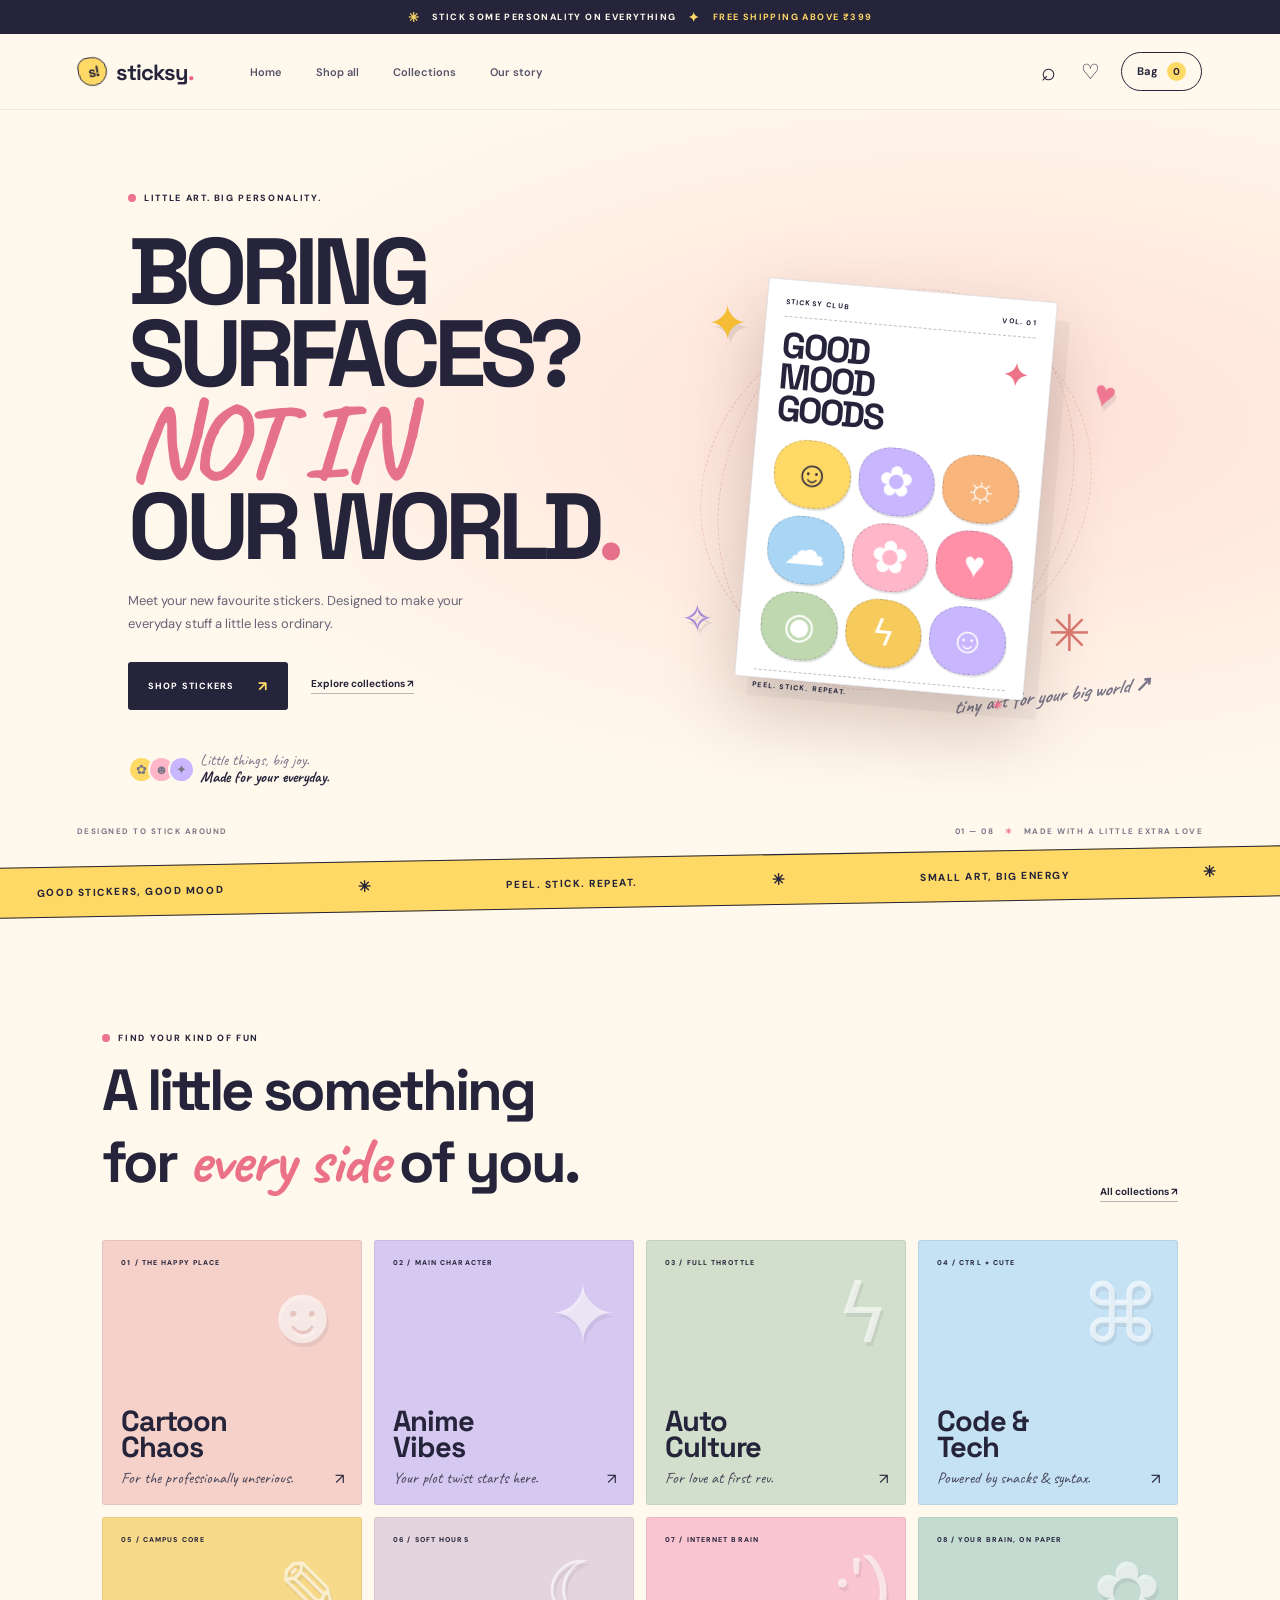
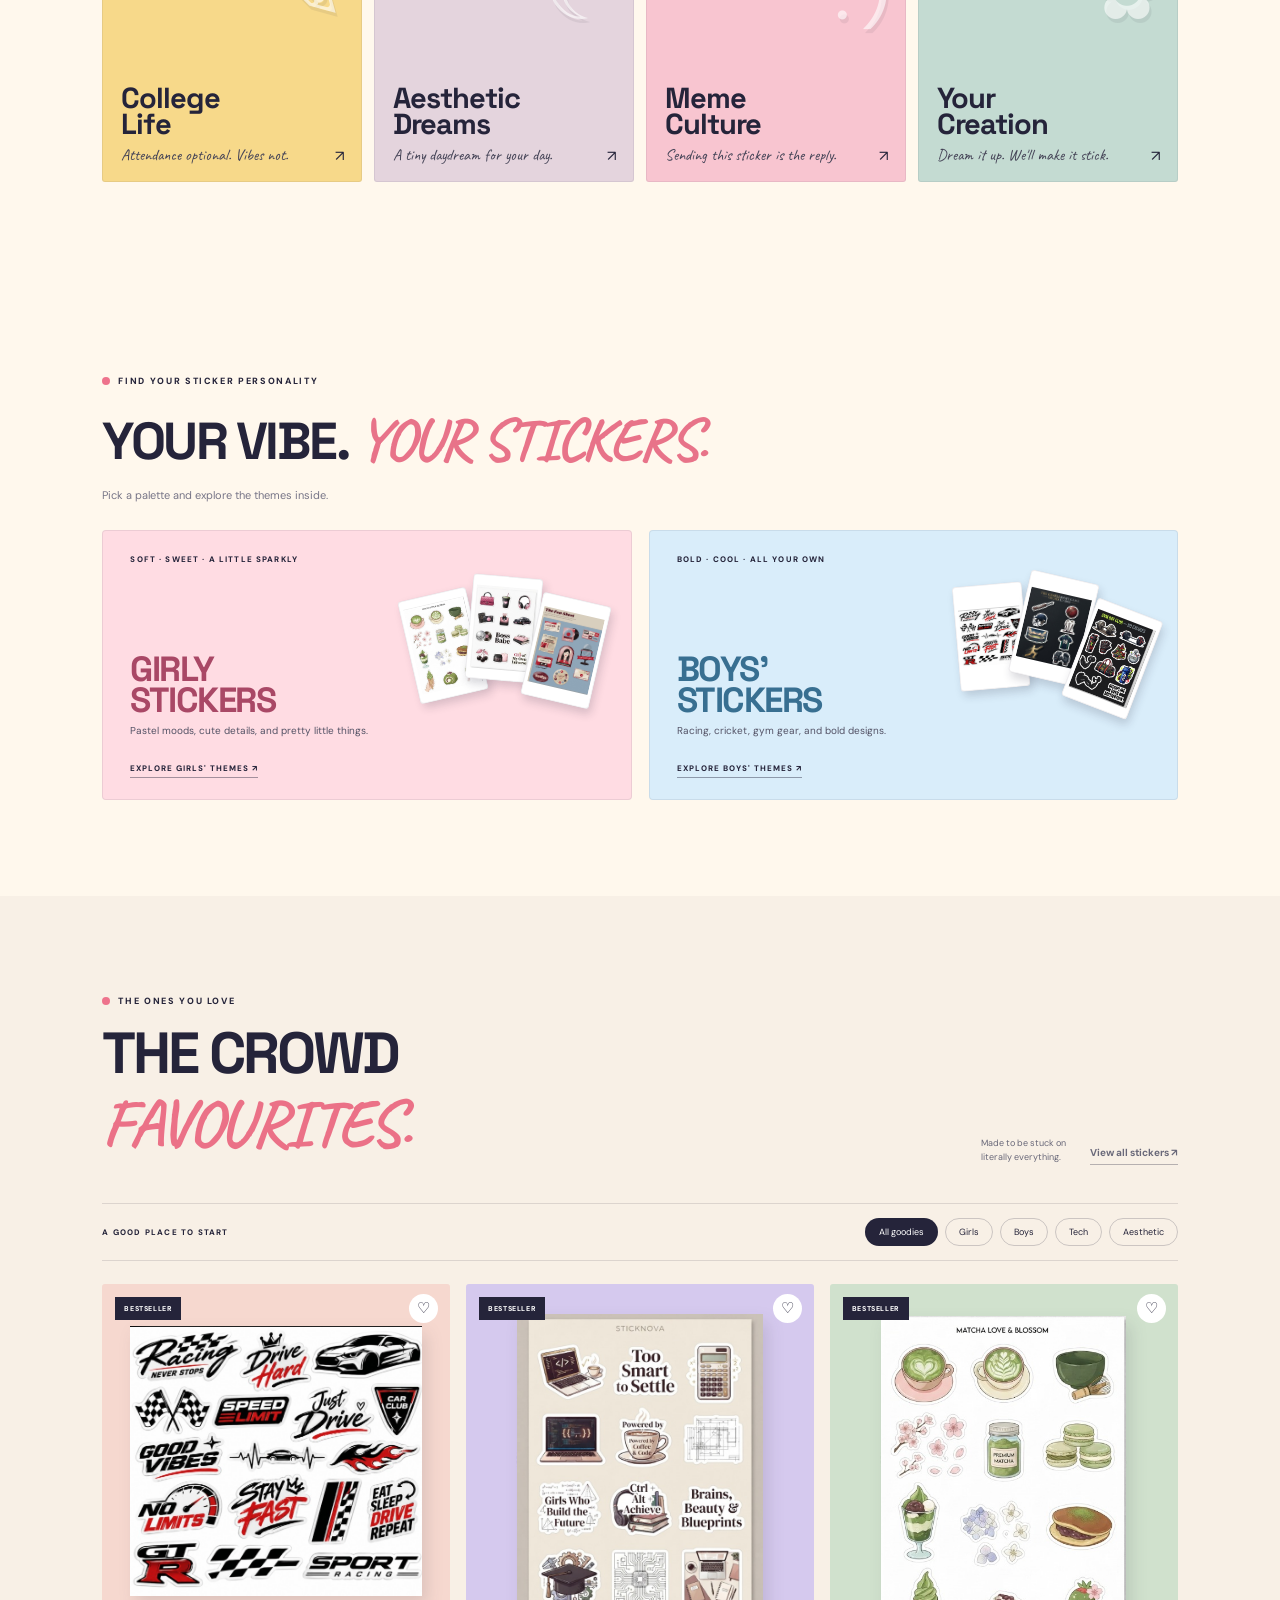
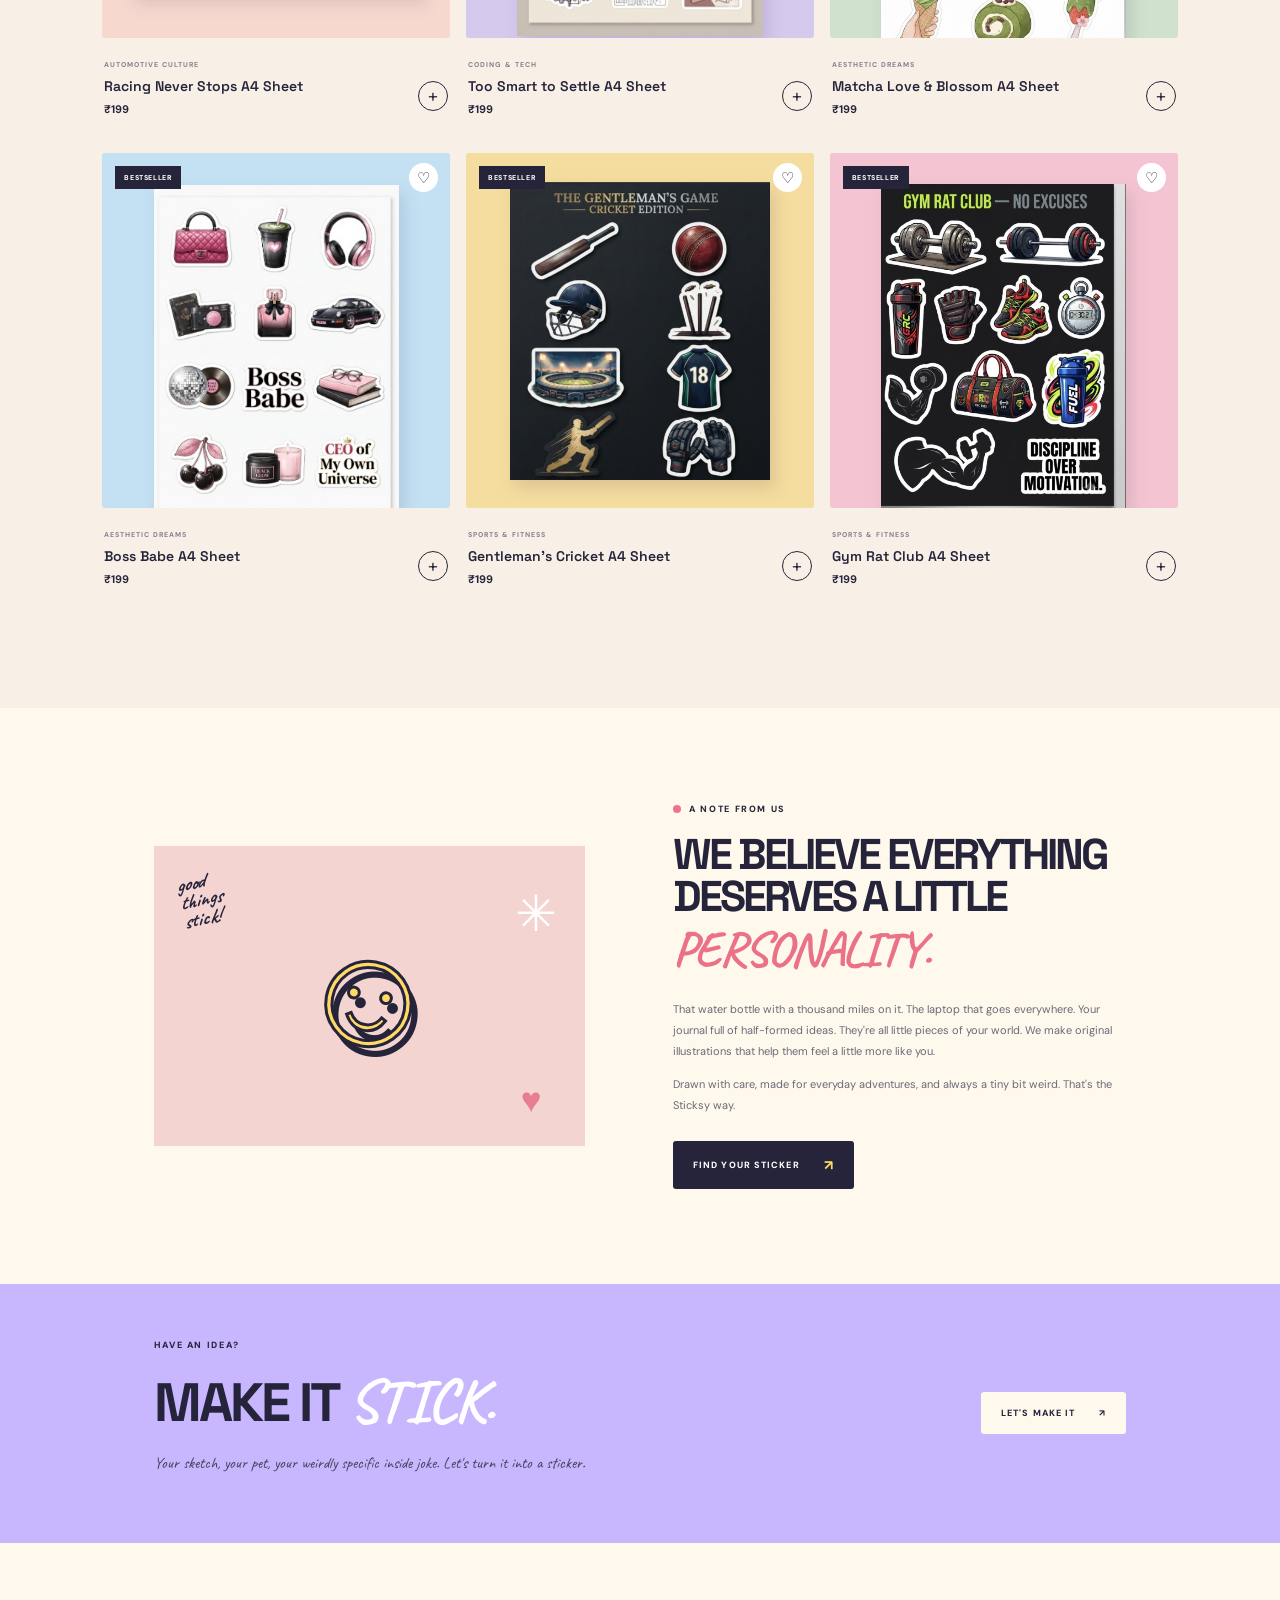
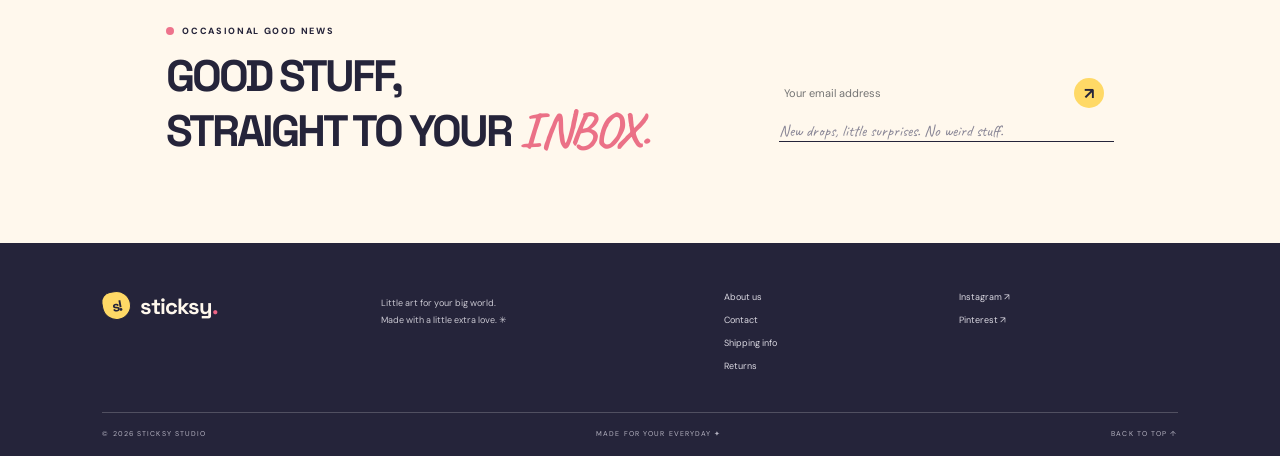
==== commit c08c4e71: "Use submitted sticker sheets and expand themes" ====
--- a/index.html
+++ b/index.html
@@ -36,7 +36,7 @@
       <a class="collection-card c7" href="#shop" data-category="Meme Culture"><span class="collection-number">07 / INTERNET BRAIN</span><span class="collection-emoji">:')</span><div><h3>Meme<br />Culture</h3><p>Sending this sticker is the reply.</p></div><span class="card-arrow">↗</span></a>
       <a class="collection-card c8" href="#custom"><span class="collection-number">08 / YOUR BRAIN, ON PAPER</span><span class="collection-emoji">✿</span><div><h3>Your<br />Creation</h3><p>Dream it up. We'll make it stick.</p></div><span class="card-arrow">↗</span></a>
     </div></section>
-    <section class="audience-picks" id="sticker-styles"><div class="audience-heading"><div class="eyebrow"><span></span> FIND YOUR STICKER PERSONALITY</div><h2>YOUR VIBE. <em>YOUR STICKERS.</em></h2><p>Pick a palette and explore the themes inside.</p></div><div class="audience-grid"><a class="audience-card girls-card" href="themes.html?audience=girls"><span class="audience-kicker">SOFT · SWEET · A LITTLE SPARKLY</span><span class="audience-doodle">♥<i>✿</i><b>✦</b></span><div><h3>GIRLY<br />STICKERS</h3><p>Pastel moods, cute details, and pretty little things.</p><span class="audience-link">EXPLORE GIRLS' THEMES ↗</span></div></a><a class="audience-card boys-card" href="themes.html?audience=boys"><span class="audience-kicker">BOLD · COOL · ALL YOUR OWN</span><span class="audience-doodle">ϟ<i>✦</i><b>☾</b></span><div><h3>BOYS'<br />STICKERS</h3><p>Tech, wheels, memes, and big-energy designs.</p><span class="audience-link">EXPLORE BOYS' THEMES ↗</span></div></a></div></section>    <section class="section shop" id="shop"><div class="section-heading"><div><div class="eyebrow"><span></span> THE ONES YOU LOVE</div><h2>THE CROWD<br /><em>FAVOURITES.</em></h2></div><div class="shop-side"><span>Made to be stuck on<br />literally everything.</span><a class="text-link" href="#shop">View all stickers ↗</a></div></div><div class="filter-row"><span class="filter-label">A GOOD PLACE TO START</span><div class="filters"><button class="filter active" data-filter="All">All goodies</button><button class="filter" data-filter="Cartoon Chaos">Cartoon</button><button class="filter" data-filter="Coding & Tech">Tech</button><button class="filter" data-filter="College Life">College</button></div></div><div class="product-grid" id="product-grid"></div></section>
+    <section class="audience-picks" id="sticker-styles"><div class="audience-heading"><div class="eyebrow"><span></span> FIND YOUR STICKER PERSONALITY</div><h2>YOUR VIBE. <em>YOUR STICKERS.</em></h2><p>Pick a palette and explore the themes inside.</p></div><div class="audience-grid"><a class="audience-card girls-card" href="themes.html?audience=girls"><span class="audience-kicker">SOFT · SWEET · A LITTLE SPARKLY</span><span class="audience-doodle audience-products"><img src="assets/matcha-love.jpeg" alt="" /><img src="assets/boss-babe.jpeg" alt="" /><img src="assets/fan-sheet-01.jpeg" alt="" /></span><div><h3>GIRLY<br />STICKERS</h3><p>Pastel moods, cute details, and pretty little things.</p><span class="audience-link">EXPLORE GIRLS' THEMES ↗</span></div></a><a class="audience-card boys-card" href="themes.html?audience=boys"><span class="audience-kicker">BOLD · COOL · ALL YOUR OWN</span><span class="audience-doodle audience-products"><img src="assets/racing-never-stops.jpeg" alt="" /><img src="assets/gentlemans-cricket.jpeg" alt="" /><img src="assets/gym-rat-club.jpeg" alt="" /></span><div><h3>BOYS'<br />STICKERS</h3><p>Racing, cricket, gym gear, and bold designs.</p><span class="audience-link">EXPLORE BOYS' THEMES ↗</span></div></a></div></section>    <section class="section shop" id="shop"><div class="section-heading"><div><div class="eyebrow"><span></span> THE ONES YOU LOVE</div><h2>THE CROWD<br /><em>FAVOURITES.</em></h2></div><div class="shop-side"><span>Made to be stuck on<br />literally everything.</span><a class="text-link" href="#shop">View all stickers ↗</a></div></div><div class="filter-row"><span class="filter-label">A GOOD PLACE TO START</span><div class="filters"><button class="filter active" data-filter="All">All goodies</button><button class="filter audience-filter" data-audience-filter="girls">Girls</button><button class="filter audience-filter" data-audience-filter="boys">Boys</button><button class="filter" data-filter="Coding & Tech">Tech</button><button class="filter" data-filter="Aesthetic Dreams">Aesthetic</button></div></div><div class="product-grid" id="product-grid"></div></section>
     <section class="manifesto" id="about"><div class="manifesto-art"><span class="manifesto-scribble">good<br />things<br />stick!</span><div class="manifesto-face">☺</div><span class="manifesto-star">✳</span><span class="manifesto-heart">♥</span></div><div class="manifesto-copy"><div class="eyebrow"><span></span> A NOTE FROM US</div><h2>WE BELIEVE EVERYTHING DESERVES A LITTLE <em>PERSONALITY.</em></h2><p>That water bottle with a thousand miles on it. The laptop that goes everywhere. Your journal full of half-formed ideas. They're all little pieces of your world. We make original illustrations that help them feel a little more like you.</p><p>Drawn with care, made for everyday adventures, and always a tiny bit weird. That's the Sticksy way.</p><a class="button button-dark" href="#shop">FIND YOUR STICKER <span>↗</span></a></div></section>
     <section class="custom-banner" id="custom"><div class="custom-doodle">✳</div><div><span class="eyebrow">HAVE AN IDEA?</span><h2>MAKE IT <em>STICK.</em></h2><p>Your sketch, your pet, your weirdly specific inside joke. Let's turn it into a sticker.</p></div><a class="button button-light" href="mailto:hello@sticksy.in?subject=Custom%20sticker%20idea">LET'S MAKE IT <span>↗</span></a></section>
     <section class="newsletter"><div class="newsletter-star">✳</div><div><div class="eyebrow"><span></span> OCCASIONAL GOOD NEWS</div><h2>GOOD STUFF,<br />STRAIGHT TO YOUR <em>INBOX.</em></h2></div><form class="newsletter-form"><label class="sr-only" for="email">Email address</label><input type="email" id="email" placeholder="Your email address" required /><button aria-label="Subscribe">↗</button><small>New drops, little surprises. No weird stuff.</small></form></section>
--- a/styles.css
+++ b/styles.css
@@ -4,6 +4,7 @@
 .reveal{opacity:0;transform:translateY(22px);transition:opacity .65s ease,transform .65s cubic-bezier(.2,.7,.2,1)}.reveal.in-view{opacity:1;transform:translateY(0)}.collection-card.reveal:nth-child(4n+2){transition-delay:.07s}.collection-card.reveal:nth-child(4n+3){transition-delay:.12s}.collection-card.reveal:nth-child(4n){transition-delay:.17s}.product-card.reveal:nth-child(3n+2){transition-delay:.08s}.product-card.reveal:nth-child(3n){transition-delay:.15s}
 @media(prefers-reduced-motion:reduce){.reveal{opacity:1;transform:none;transition:none}}
 /* Hand-lettered accents and replaying scroll reveals */
+
 :root{--hand:'Caveat',cursive}
 .hero h1>span:first-of-type{font-family:var(--hand);font-size:1.12em;letter-spacing:-4px;transform:rotate(-4deg)}
 .section-heading h2 em,.manifesto h2 em,.newsletter h2 em,.custom-banner h2 em{font-family:var(--hand);font-style:normal;font-size:1.14em;letter-spacing:-1.5px}
@@ -81,3 +82,8 @@
 .shop-page .catalog-account.is-signed-in{font-size:12px;font-weight:800;background:#ffd966;color:#25243a;border-color:#d9b841}
 .audience-picks{padding:88px 8% 96px;background:#fff8ed}.audience-heading{max-width:1120px;margin:0 auto 28px}.audience-heading h2{font:700 clamp(34px,4.7vw,52px)/1 var(--display);letter-spacing:-2.5px;margin:15px 0 8px}.audience-heading h2 em{font:700 1.15em var(--hand);font-style:normal;color:#e87389}.audience-heading>p{font-size:11px;color:#777587}.audience-grid{max-width:1120px;margin:0 auto;display:grid;grid-template-columns:1fr 1fr;gap:17px}.audience-card{min-height:270px;padding:23px 27px;display:flex;flex-direction:column;justify-content:space-between;position:relative;overflow:hidden;border:1px solid #25243a16;border-radius:4px;transition:transform .25s,box-shadow .25s}.audience-card:hover{transform:translateY(-5px) rotate(-.4deg);box-shadow:5px 7px 0 #25243a20}.girls-card{background:#ffdce3}.boys-card{background:#d9edfa}.audience-kicker{position:relative;z-index:2;font-size:8px;font-weight:800;letter-spacing:1.15px}.audience-card h3{position:relative;z-index:2;margin:0 0 7px;font:700 35px/.88 var(--display);letter-spacing:-1.5px}.girls-card h3{color:#a94866}.boys-card h3{color:#386f91}.audience-card p{position:relative;z-index:2;max-width:280px;margin:0 0 16px;font-size:10px;line-height:1.6;color:#535265}.audience-link{position:relative;z-index:2;font-size:8px;letter-spacing:1px;font-weight:800;border-bottom:1px solid #25243a6b;padding-bottom:4px}.audience-doodle{position:absolute;right:28px;top:36px;width:190px;height:170px;display:grid;place-items:center;border-radius:44% 51% 47% 53%;background:#ffffff80;color:#e87995;font-size:92px;transform:rotate(-10deg);text-shadow:3px 5px 0 #25243a16;transition:transform .35s}.boys-card .audience-doodle{color:#5095b7;transform:rotate(8deg)}.audience-card:hover .audience-doodle{transform:rotate(4deg) scale(1.06)}.audience-doodle i,.audience-doodle b{position:absolute;font-style:normal;font-size:34px}.audience-doodle i{right:13px;top:3px}.audience-doodle b{left:5px;bottom:2px}.boys-card .audience-doodle i{right:0;top:10px}.boys-card .audience-doodle b{left:5px;bottom:0}
 @media(max-width:650px){.audience-picks{padding:68px 5%}.audience-grid{grid-template-columns:1fr;gap:11px}.audience-card{min-height:230px;padding:18px}.audience-card h3{font-size:31px}.audience-doodle{right:15px;top:38px;width:144px;height:135px;font-size:70px}}
+.payment-lead{font-size:10px;color:#777587;line-height:1.7;margin:-8px 0 17px}.payment-paybox{display:flex;align-items:center;gap:17px;background:#fff;border:1px solid #25243a18;padding:12px;margin:12px 0}.payment-paybox>img{width:148px;height:202px;object-fit:contain;flex:none;background:#f3f6fb}.payment-paybox>div{min-width:0;display:flex;flex-direction:column;gap:7px}.payment-paybox>div>span{font-size:7px;font-weight:800;letter-spacing:1px;color:#777587}.payment-paybox>div>b{font:700 23px var(--display);color:#25243a}.upi-id-row{display:flex;align-items:center;gap:7px}.upi-id-row code{font-size:9px;color:#25243a;overflow-wrap:anywhere}.copy-upi{border:1px solid #25243a3a;background:#fff8ed;padding:6px 8px;font-size:7px;font-weight:800;cursor:pointer}.upi-open{display:inline-block;margin-top:5px;padding:9px 11px;background:#e9f3ff;color:#25243a;font-size:8px;font-weight:800;text-align:center}.payment-warning{padding:10px;background:#fff5dc;border-left:3px solid #efc953;font-size:9px;line-height:1.6;color:#62572e}.payment-proof-form{display:grid;grid-template-columns:1fr 1fr;gap:10px;margin-top:13px}.payment-proof-form label{font-size:9px;font-weight:700}.payment-proof-form input{display:block;width:100%;margin-top:6px;height:39px;padding:0 10px;border:1px solid #25243a30;background:#fffdf8;font-size:10px;outline-color:#e87389}.payment-proof-form .proof-submit{grid-column:1/3;width:100%;margin-top:2px}.payment-message,.checkout-error{min-height:13px;margin:8px 0 0;color:#a3424e;font-size:9px;line-height:1.5}.payment-confirmed-icon{width:36px;height:36px;display:grid;place-items:center;margin-bottom:13px;border-radius:50%;background:#e1eedc;color:#518048;font-size:21px}.pending-verification{display:flex;flex-direction:column;gap:6px;padding:12px;margin:15px 0;background:#fff5dc;border:1px solid #f2dfaa}.pending-verification b{font-size:10px;color:#65542c}.pending-verification span{font-size:8px;color:#746a52}.order-done{margin-top:5px}
+@media(max-width:650px){.payment-paybox{gap:10px;padding:8px}.payment-paybox>img{width:116px;height:170px}.payment-paybox>div>b{font-size:19px}.upi-id-row{flex-wrap:wrap}.payment-proof-form{grid-template-columns:1fr}.payment-proof-form .proof-submit{grid-column:1}}
+.audience-products{width:210px;height:160px;right:18px;top:45px;background:transparent;text-shadow:none;transform:none}.audience-products img{position:absolute;width:70px;height:105px;object-fit:contain;padding:3px;background:#fff;border:1px solid #25243a14;border-radius:4px;box-shadow:3px 5px 9px #25243a2b;animation:preview-float 4.2s ease-in-out infinite}.audience-products img:nth-child(1){left:5px;top:17px;transform:rotate(-13deg);animation-delay:-1s}.audience-products img:nth-child(2){left:66px;top:0;transform:rotate(5deg);animation-delay:-2.2s}.audience-products img:nth-child(3){left:128px;top:22px;transform:rotate(13deg);animation-delay:-.5s}.audience-card:hover .audience-products{transform:none}.audience-card:hover .audience-products img:nth-child(1){transform:translateY(-8px) rotate(-17deg)}.audience-card:hover .audience-products img:nth-child(2){transform:translateY(-12px) rotate(0)}.audience-card:hover .audience-products img:nth-child(3){transform:translateY(-7px) rotate(17deg)}
+@keyframes preview-float{0%,100%{translate:0 0}50%{translate:0 -7px}}
+@media(max-width:650px){.audience-products{width:165px;height:130px;right:10px;top:42px}.audience-products img{width:56px;height:84px}.audience-products img:nth-child(1){left:4px;top:14px}.audience-products img:nth-child(2){left:53px;top:0}.audience-products img:nth-child(3){left:102px;top:16px}}
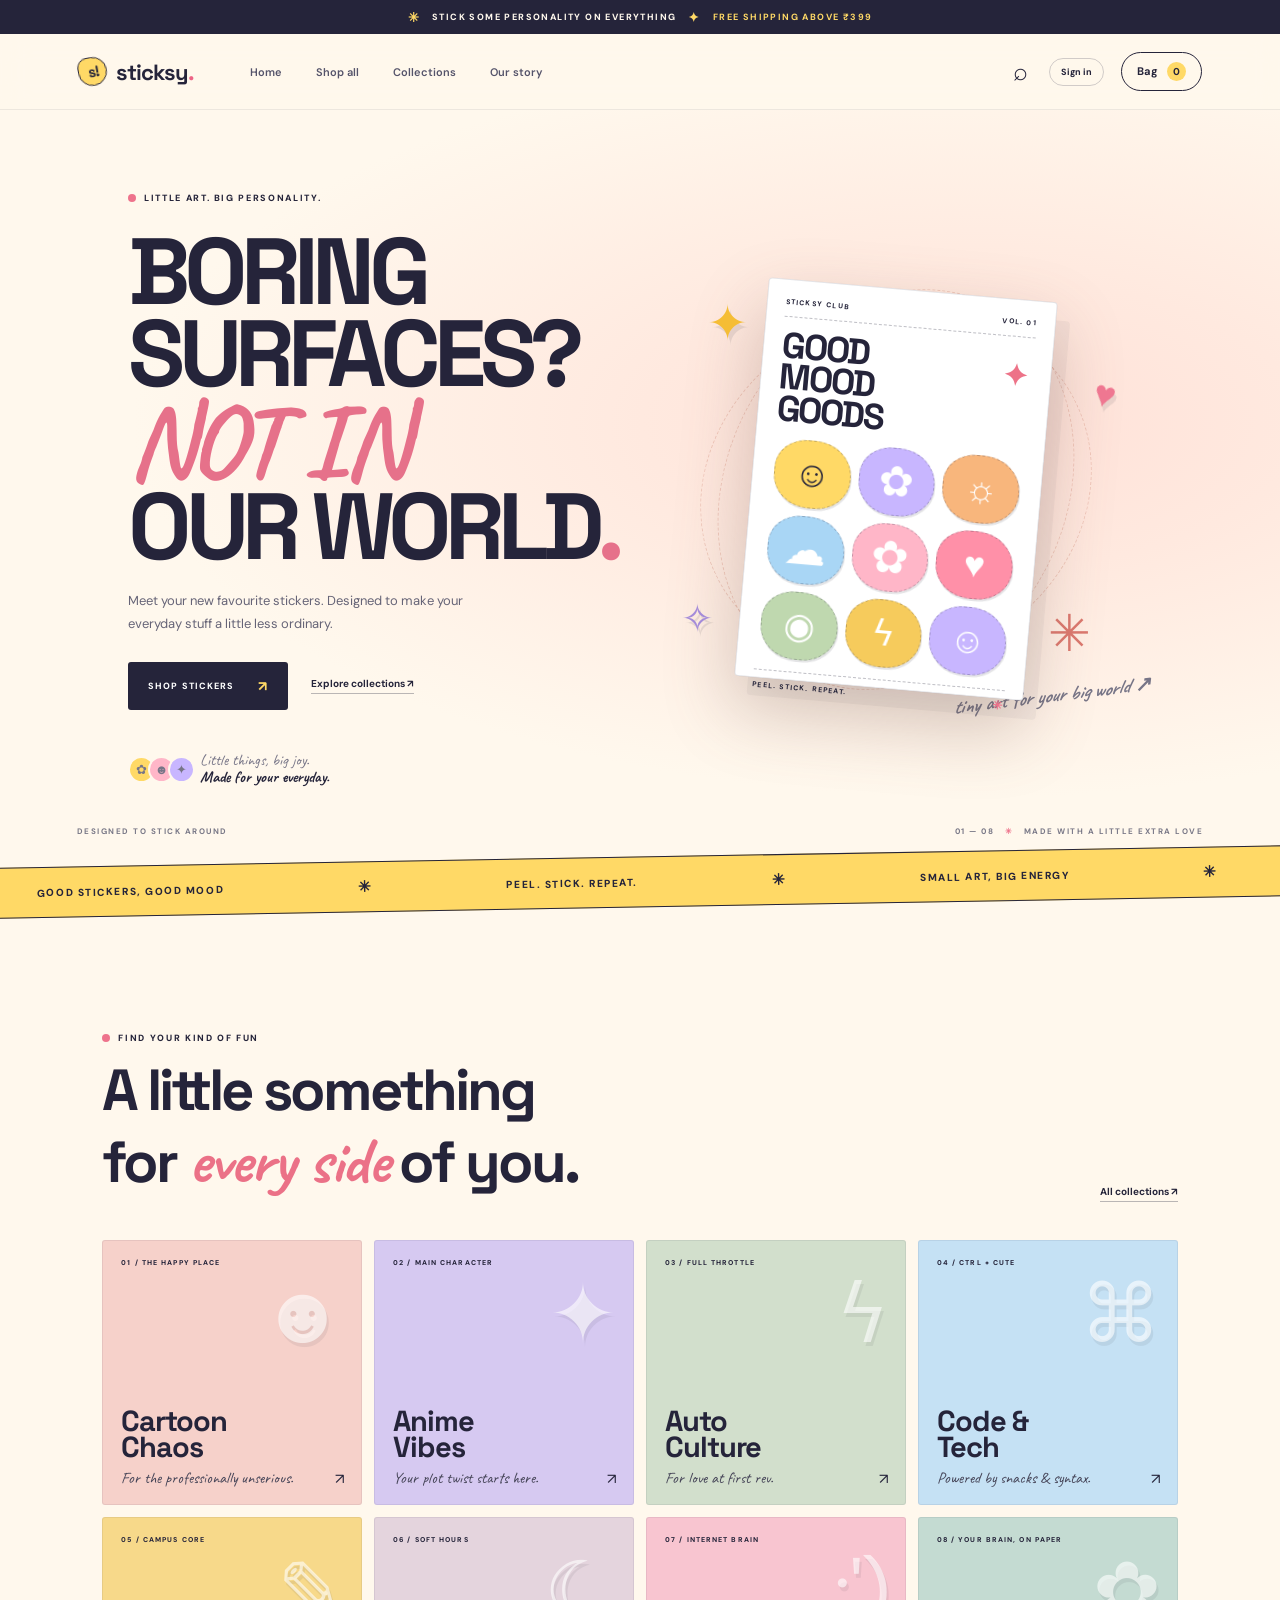
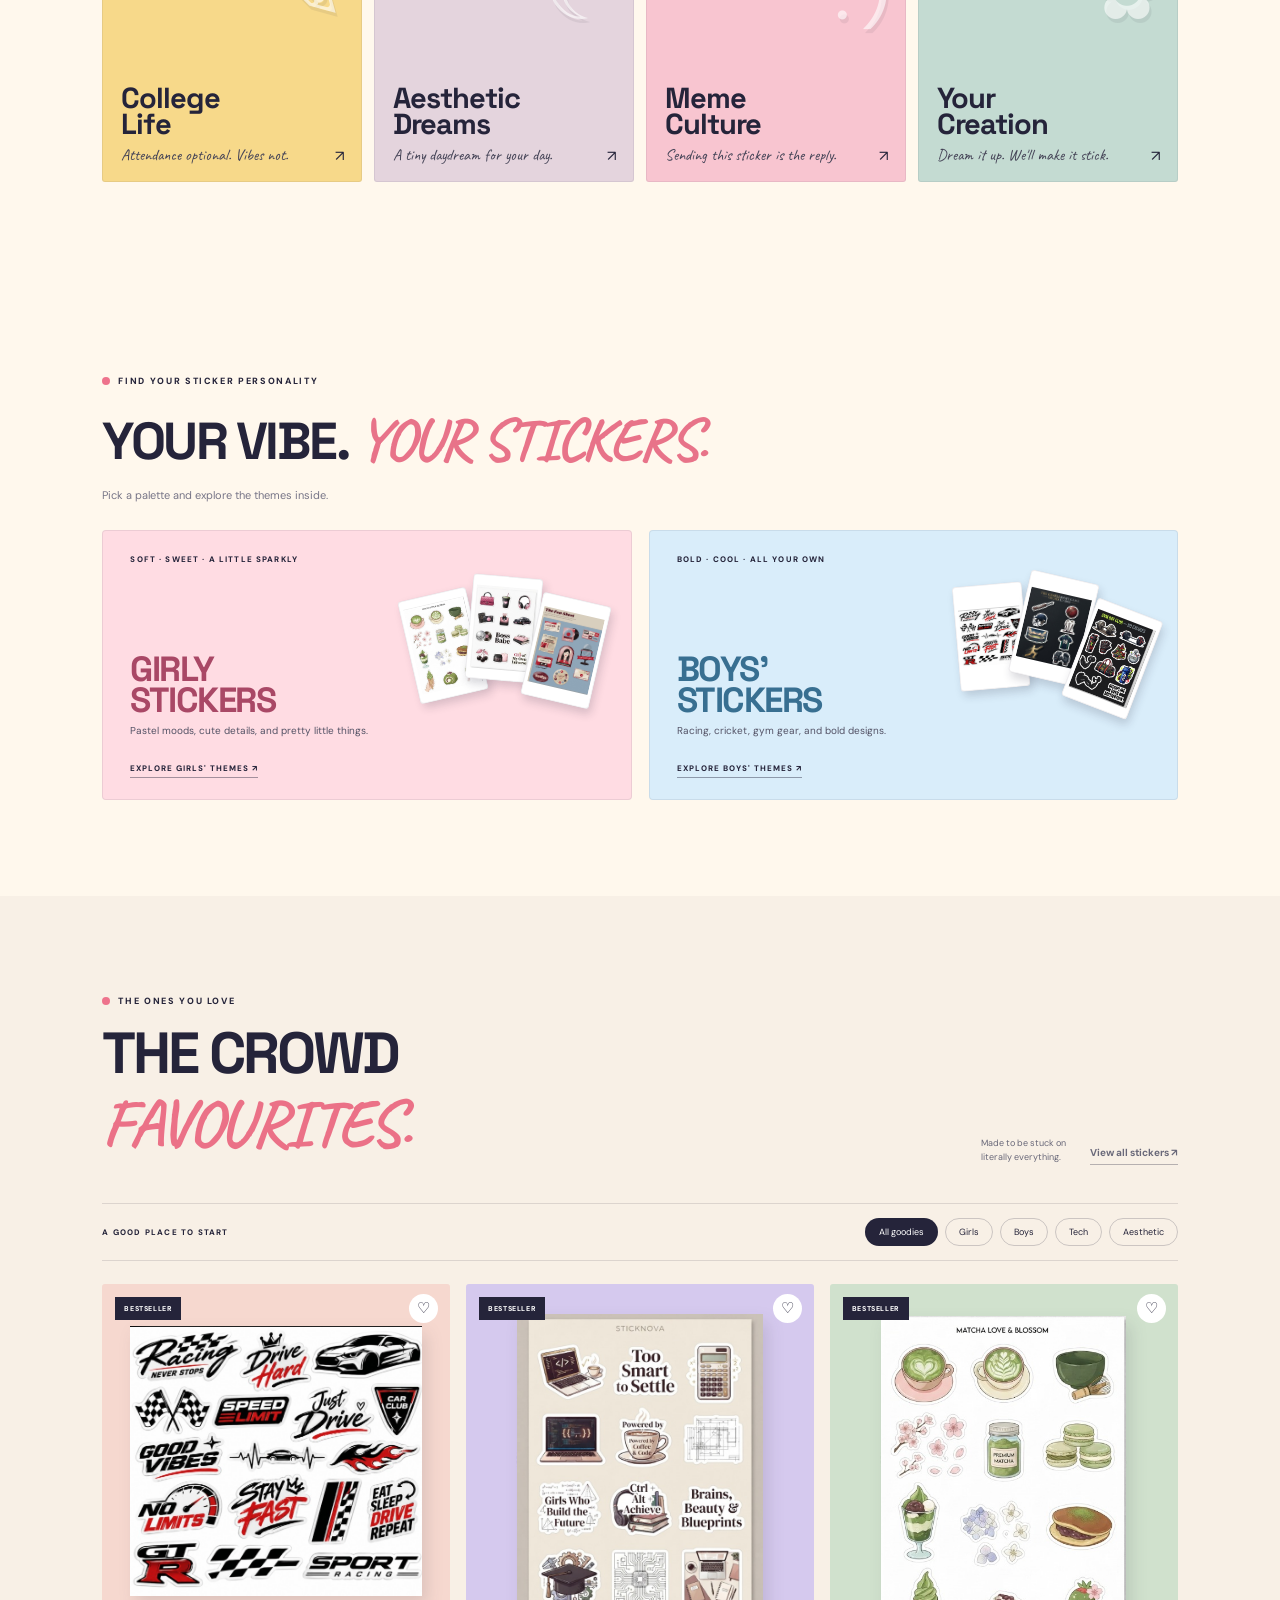
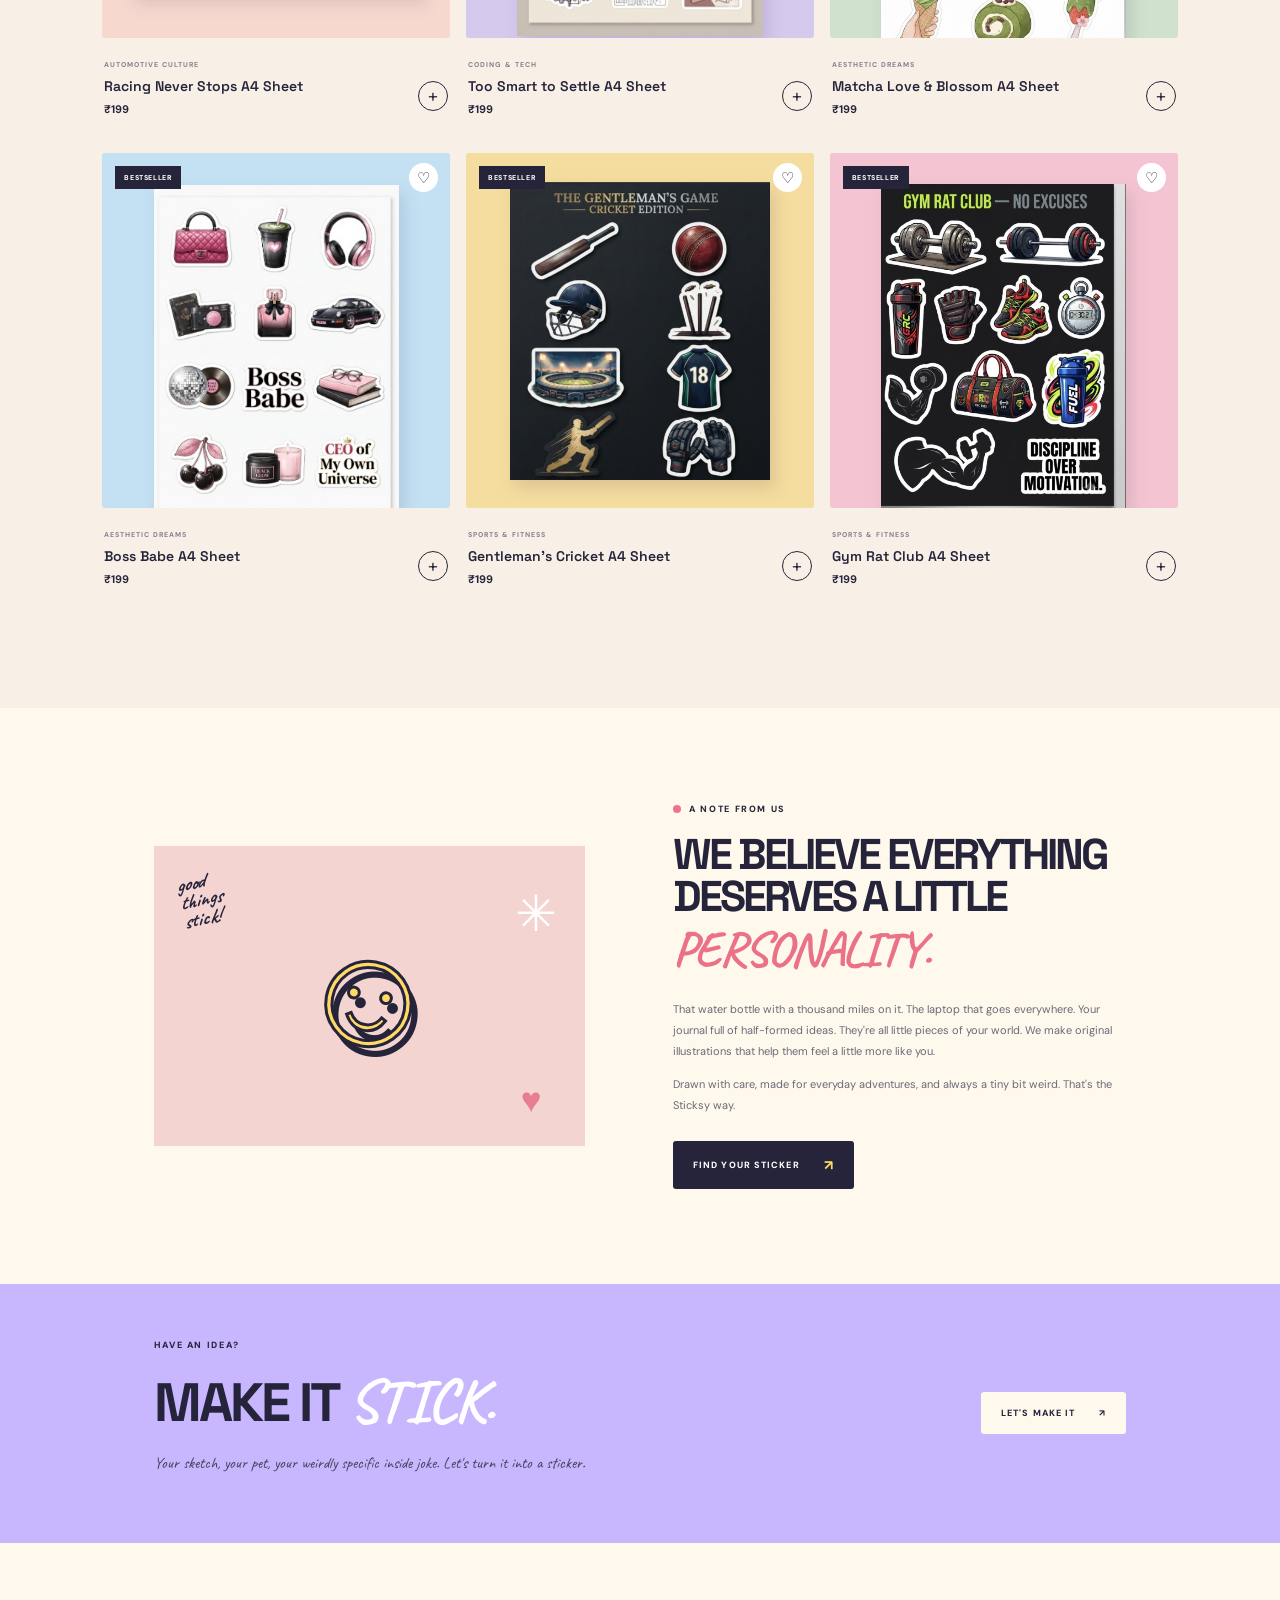
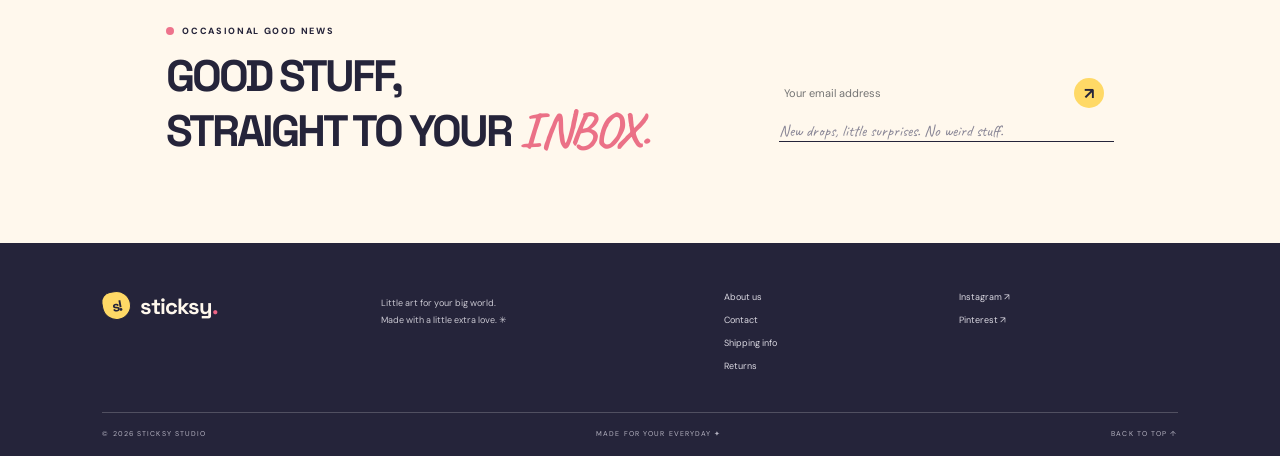
==== commit 5dff4b81: "Make sign-in visible in storefront headers" ====
--- a/index.html
+++ b/index.html
@@ -17,7 +17,7 @@
     <a class="brand" href="#home" aria-label="Sticksy home"><span class="brand-mark">s!</span><span>sticksy<span class="brand-dot">.</span></span></a>
     <button class="mobile-menu" aria-label="Open menu" aria-expanded="false">☰</button>
     <nav class="main-nav" aria-label="Main navigation"><a href="#home">Home</a><a href="shop.html">Shop all</a><a href="#collections">Collections</a><a href="#about">Our story</a></nav>
-    <div class="nav-actions"><button class="icon-btn search-toggle" aria-label="Search products">⌕</button><a class="icon-btn account-btn" href="auth.html" aria-label="Account">♡</a><button class="cart-trigger" aria-label="Open shopping bag">Bag <span class="cart-count">0</span></button></div>
+    <div class="nav-actions"><button class="icon-btn search-toggle" aria-label="Search products">⌕</button><a class="icon-btn account-btn" href="auth.html" aria-label="Sign in">Sign in</a><button class="cart-trigger" aria-label="Open shopping bag">Bag <span class="cart-count">0</span></button></div>
   </header>
   <main>
     <section class="hero" id="home">
--- a/styles.css
+++ b/styles.css
@@ -87,3 +87,4 @@
 .audience-products{width:210px;height:160px;right:18px;top:45px;background:transparent;text-shadow:none;transform:none}.audience-products img{position:absolute;width:70px;height:105px;object-fit:contain;padding:3px;background:#fff;border:1px solid #25243a14;border-radius:4px;box-shadow:3px 5px 9px #25243a2b;animation:preview-float 4.2s ease-in-out infinite}.audience-products img:nth-child(1){left:5px;top:17px;transform:rotate(-13deg);animation-delay:-1s}.audience-products img:nth-child(2){left:66px;top:0;transform:rotate(5deg);animation-delay:-2.2s}.audience-products img:nth-child(3){left:128px;top:22px;transform:rotate(13deg);animation-delay:-.5s}.audience-card:hover .audience-products{transform:none}.audience-card:hover .audience-products img:nth-child(1){transform:translateY(-8px) rotate(-17deg)}.audience-card:hover .audience-products img:nth-child(2){transform:translateY(-12px) rotate(0)}.audience-card:hover .audience-products img:nth-child(3){transform:translateY(-7px) rotate(17deg)}
 @keyframes preview-float{0%,100%{translate:0 0}50%{translate:0 -7px}}
 @media(max-width:650px){.audience-products{width:165px;height:130px;right:10px;top:42px}.audience-products img{width:56px;height:84px}.audience-products img:nth-child(1){left:4px;top:14px}.audience-products img:nth-child(2){left:53px;top:0}.audience-products img:nth-child(3){left:102px;top:16px}}
+.nav-actions .account-btn{height:auto;width:auto;padding:7px 11px;border:1px solid #25243a35;border-radius:24px;font-size:9px;font-weight:800;text-decoration:none;color:var(--ink);white-space:nowrap}.shop-page .catalog-account{height:auto;width:auto;padding:7px 11px;border-radius:24px;font-size:9px;font-weight:800;text-decoration:none;white-space:nowrap}.shop-page.is-dark .catalog-account{color:#fff8ed}.site-header .account-btn.is-signed-in{width:auto;height:auto;font-size:9px;padding:7px 11px}.shop-page .catalog-account.is-signed-in{width:auto;height:auto;font-size:9px;padding:7px 11px}@media(max-width:650px){.account-btn{display:inline-flex!important}}
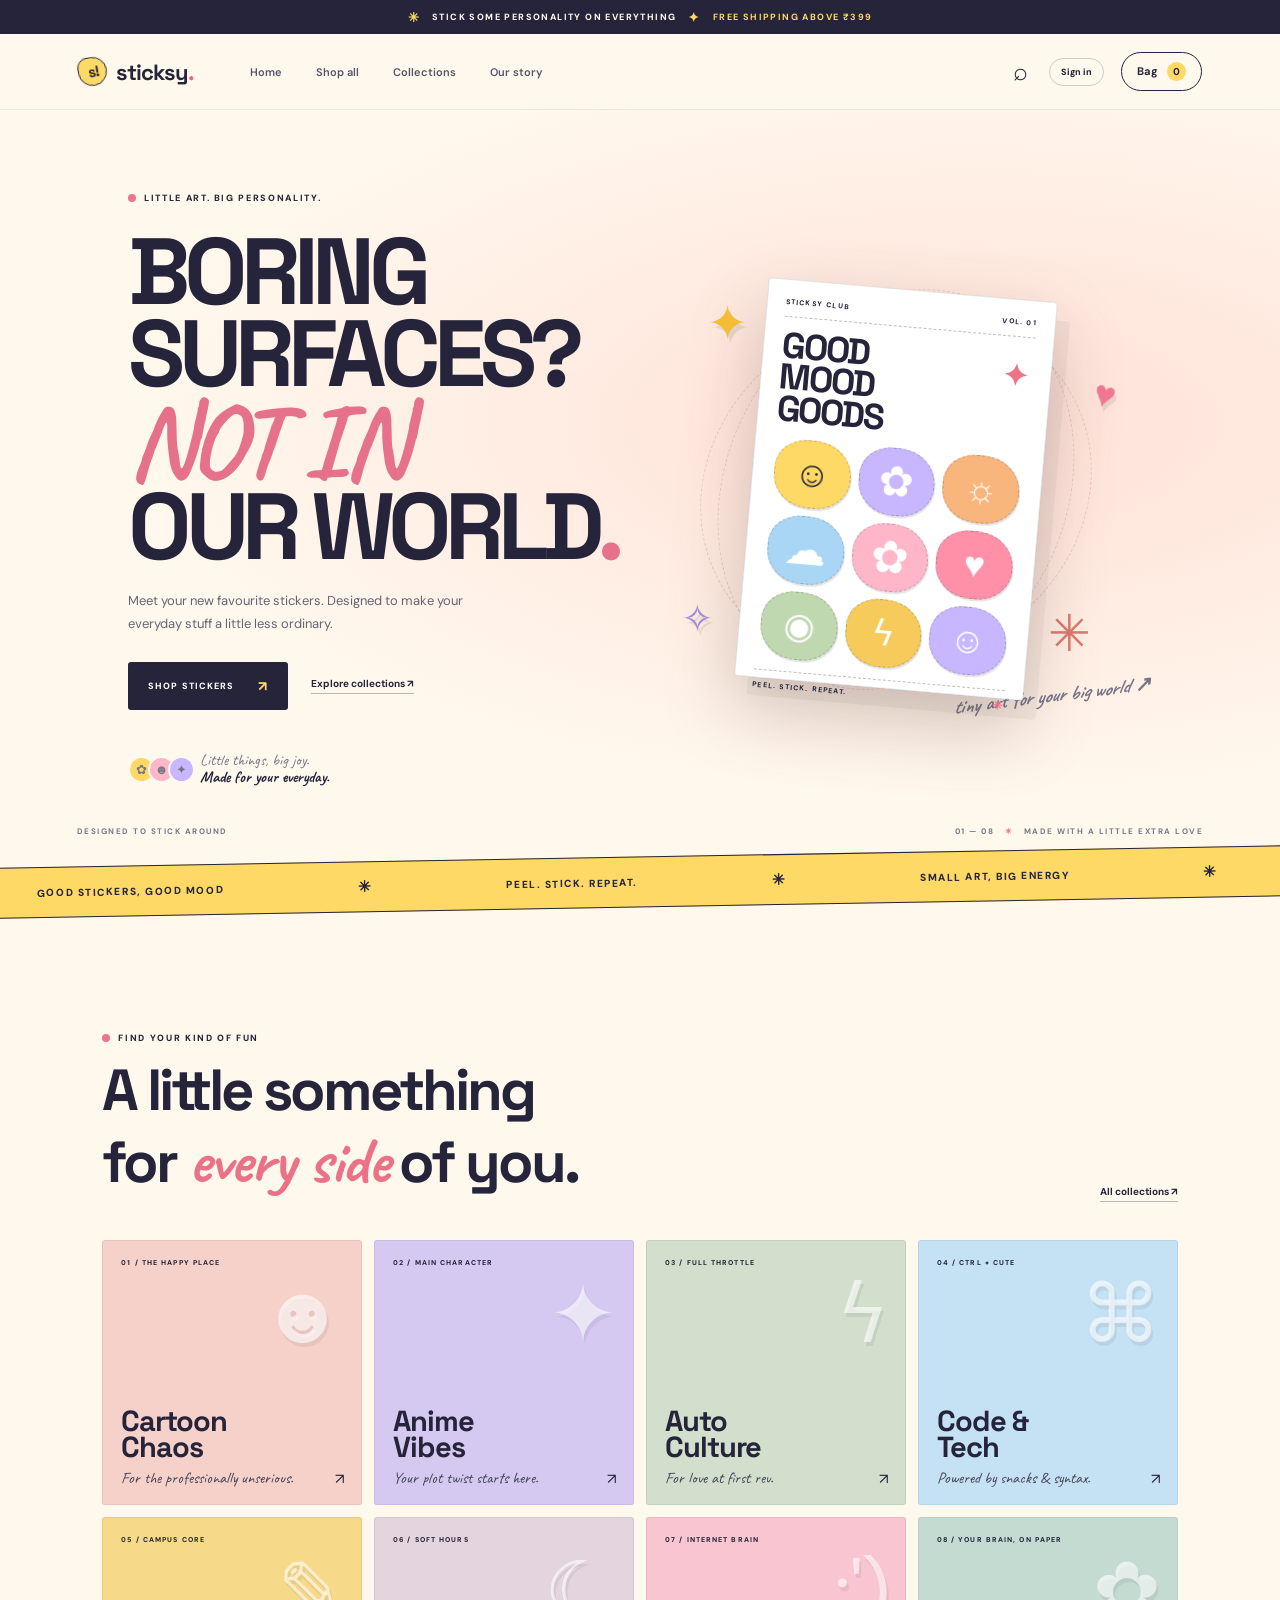
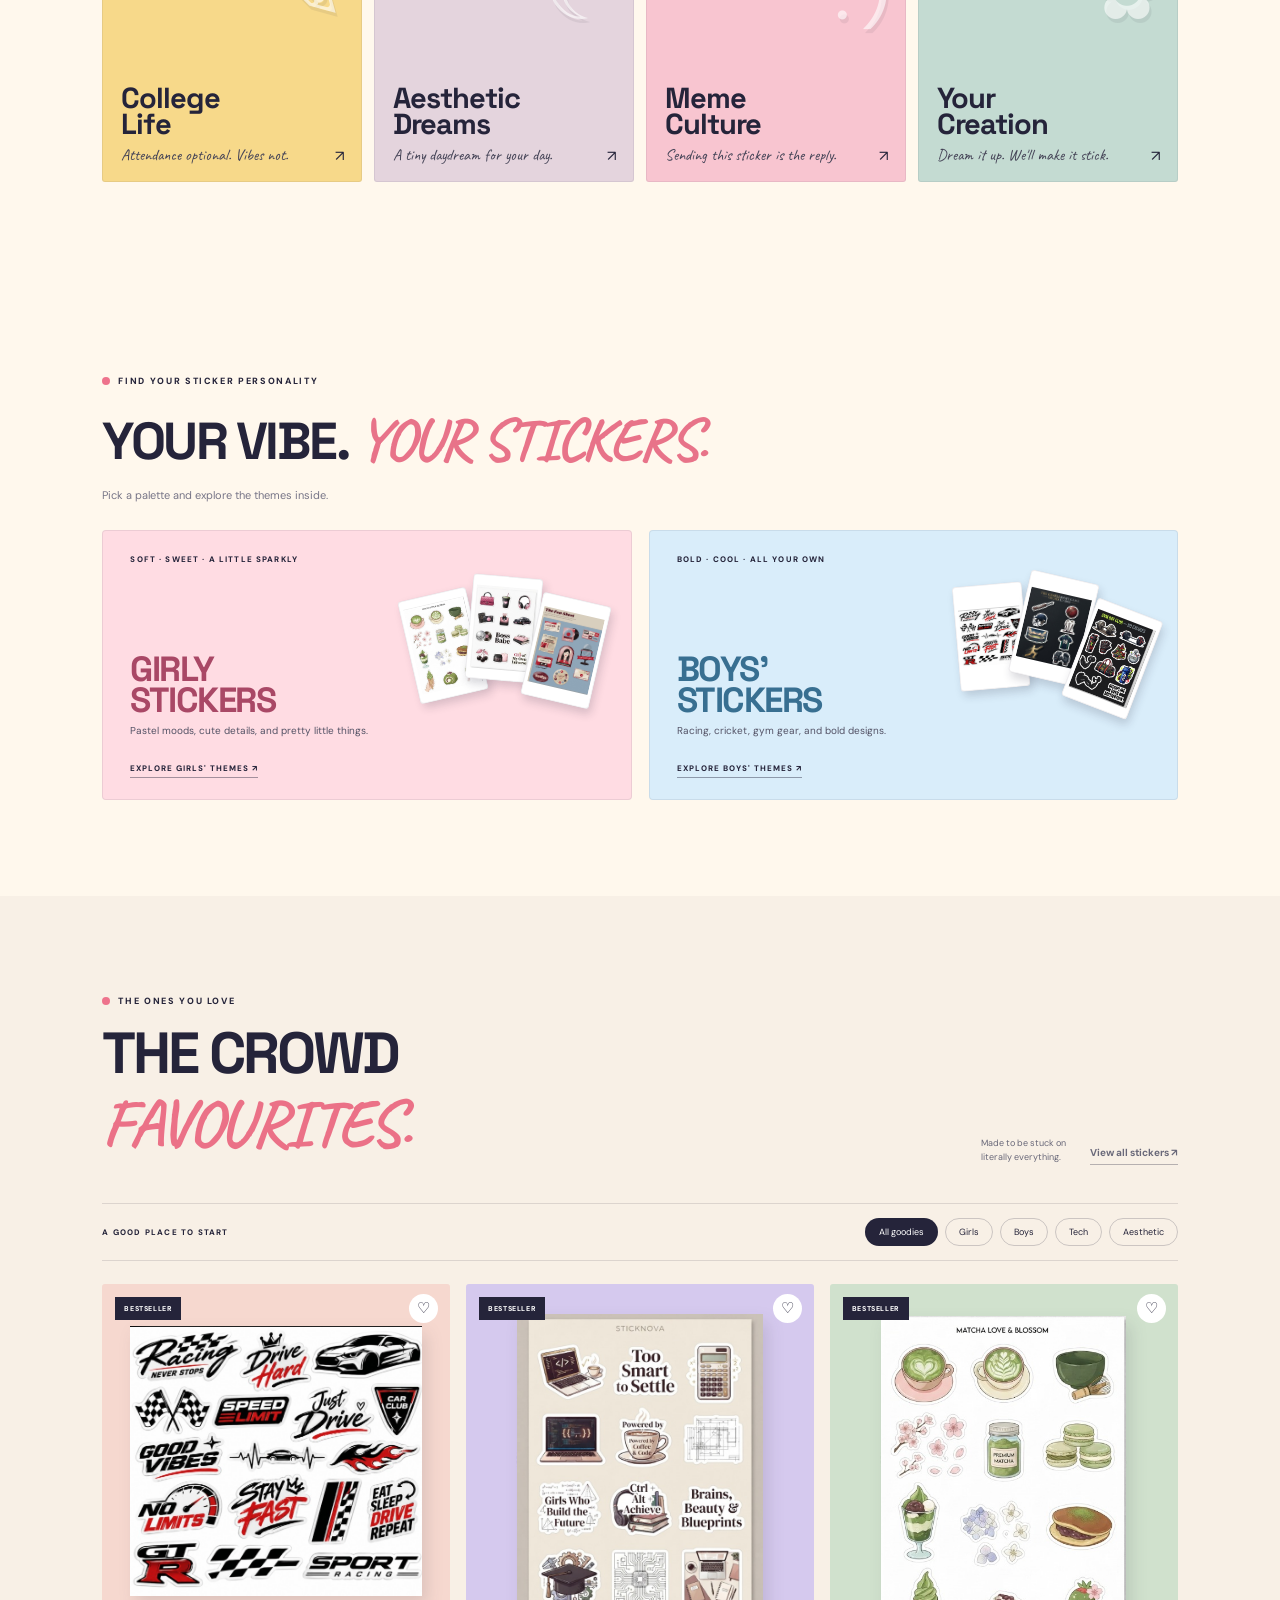
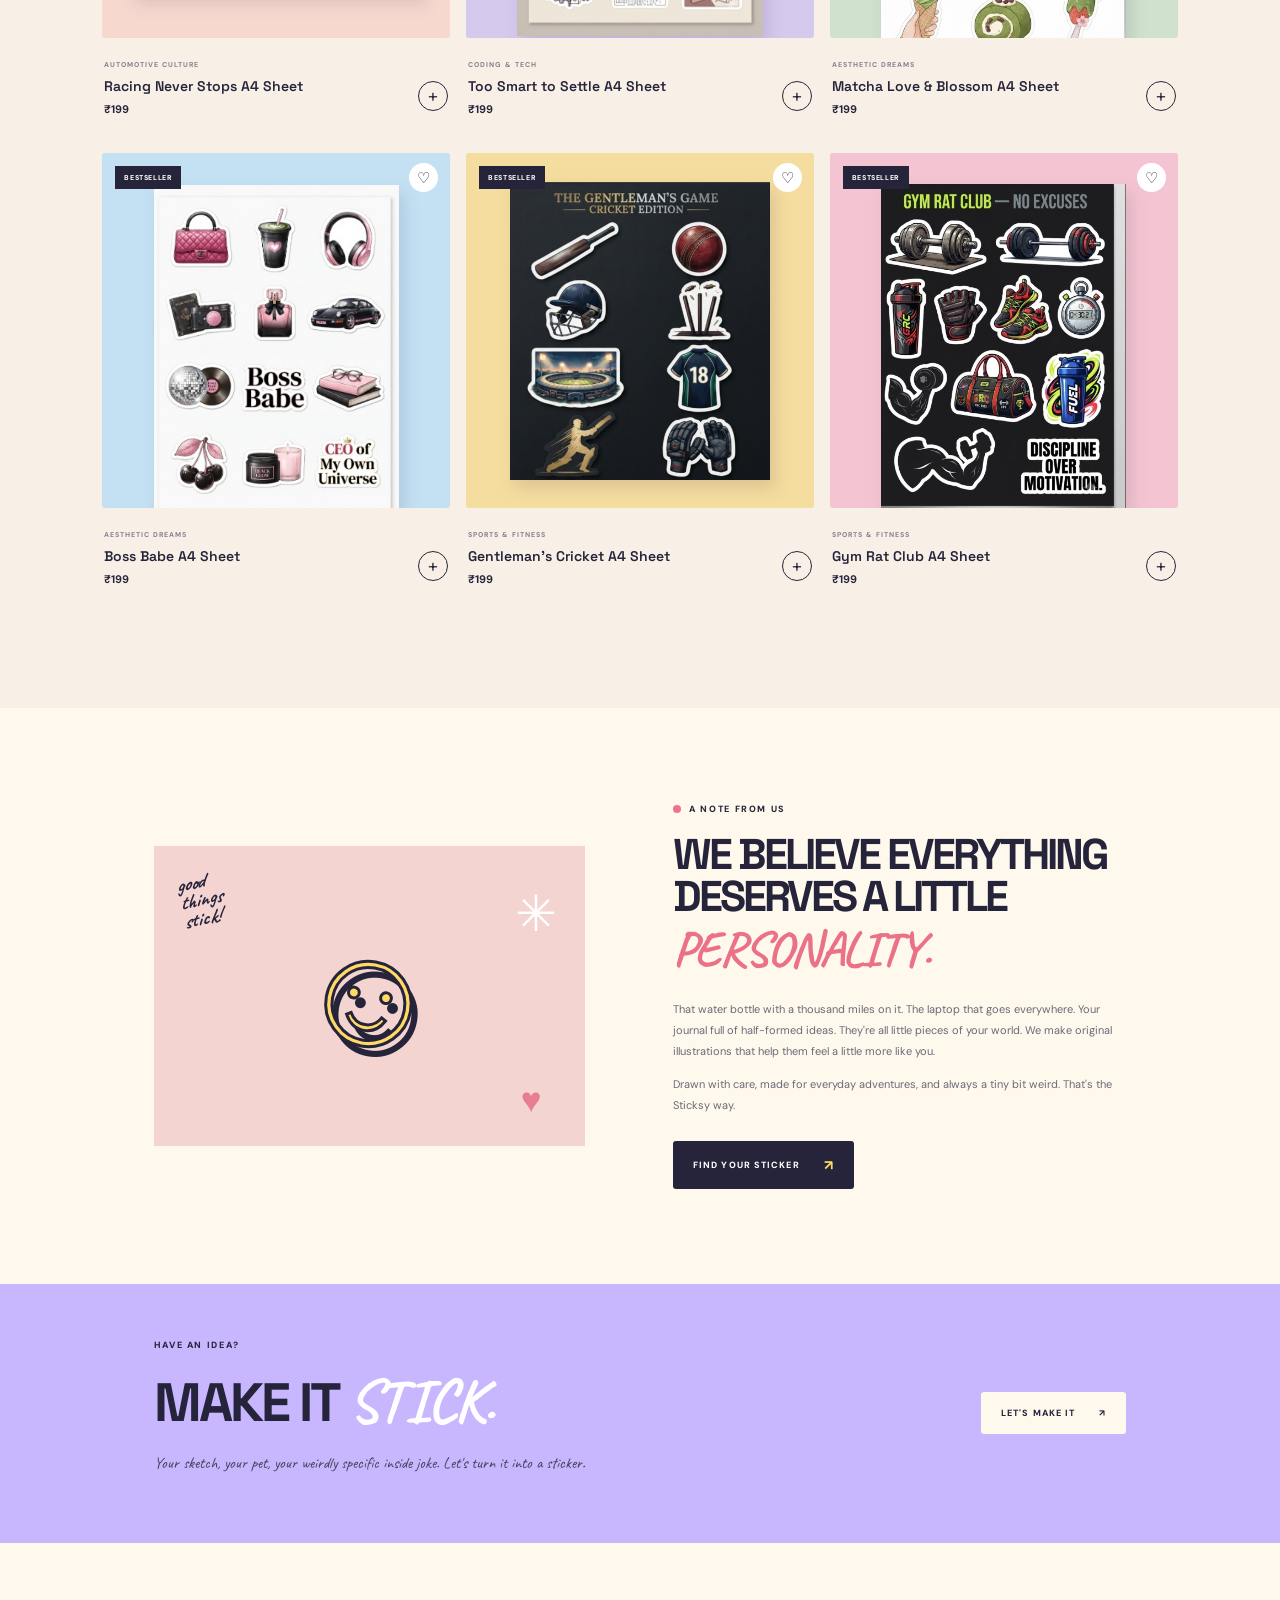
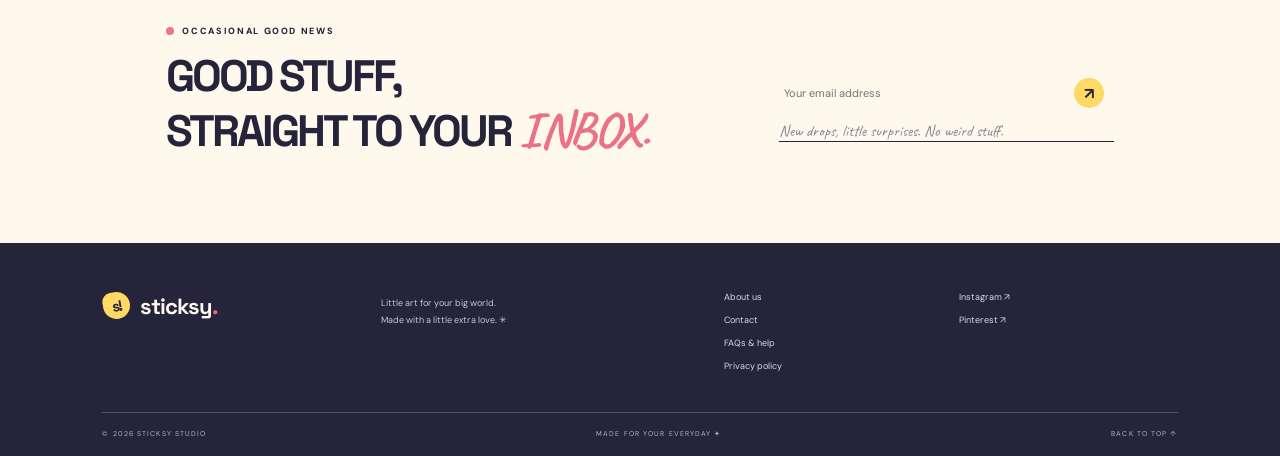
==== commit 2a89d1d6: "Add privacy policy and expandable FAQs" ====
--- a/index.html
+++ b/index.html
@@ -41,12 +41,13 @@
     <section class="custom-banner" id="custom"><div class="custom-doodle">✳</div><div><span class="eyebrow">HAVE AN IDEA?</span><h2>MAKE IT <em>STICK.</em></h2><p>Your sketch, your pet, your weirdly specific inside joke. Let's turn it into a sticker.</p></div><a class="button button-light" href="mailto:hello@sticksy.in?subject=Custom%20sticker%20idea">LET'S MAKE IT <span>↗</span></a></section>
     <section class="newsletter"><div class="newsletter-star">✳</div><div><div class="eyebrow"><span></span> OCCASIONAL GOOD NEWS</div><h2>GOOD STUFF,<br />STRAIGHT TO YOUR <em>INBOX.</em></h2></div><form class="newsletter-form"><label class="sr-only" for="email">Email address</label><input type="email" id="email" placeholder="Your email address" required /><button aria-label="Subscribe">↗</button><small>New drops, little surprises. No weird stuff.</small></form></section>
   </main>
-  <footer class="footer"><a class="brand footer-brand" href="#home"><span class="brand-mark">s!</span><span>sticksy<span class="brand-dot">.</span></span></a><p>Little art for your big world.<br />Made with a little extra love. ✳</p><div class="footer-links"><a href="#about">About us</a><a href="mailto:hello@sticksy.in">Contact</a><a href="#shipping">Shipping info</a><a href="#returns">Returns</a></div><div class="footer-social"><a href="#instagram">Instagram ↗</a><a href="#pinterest">Pinterest ↗</a></div><div class="footer-bottom"><span>© 2026 STICKSY STUDIO</span><span>MADE FOR YOUR EVERYDAY ✦</span><a href="#home">BACK TO TOP ↑</a></div></footer>
+  <footer class="footer"><a class="brand footer-brand" href="#home"><span class="brand-mark">s!</span><span>sticksy<span class="brand-dot">.</span></span></a><p>Little art for your big world.<br />Made with a little extra love. ✳</p><div class="footer-links"><a href="#about">About us</a><a href="mailto:hello@sticksy.in">Contact</a><a href="faq.html">FAQs & help</a><a href="privacy.html">Privacy policy</a></div><div class="footer-social"><a href="#instagram">Instagram ↗</a><a href="#pinterest">Pinterest ↗</a></div><div class="footer-bottom"><span>© 2026 STICKSY STUDIO</span><span>MADE FOR YOUR EVERYDAY ✦</span><a href="#home">BACK TO TOP ↑</a></div></footer>
   <div class="toast" role="status" aria-live="polite"></div>
   <div class="overlay"></div><aside class="cart-drawer" aria-label="Shopping bag"><div class="drawer-head"><div><span class="eyebrow">YOUR GOODIES</span><h2>THE BAG <span>✳</span></h2></div><button class="close-drawer" aria-label="Close bag">×</button></div><div class="invoice-container"><div class="invoice-slot"><div class="slot-hole"></div></div><section class="invoice"><h2 class="title">Your Sticksy Order ✳</h2><p class="amount">Items <span class="value invoice-items-count">0</span></p><p class="amount">Subtotal <span class="value invoice-subtotal">₹0</span></p><p class="amount">Shipping <span class="value invoice-shipping">—</span></p><p class="amount total-amount">Total <span class="value invoice-total">₹0</span></p><div class="free-shipping"><div class="shipping-copy"></div><div class="shipping-track"><span></span></div></div><hr /><ul class="payers-list cart-items"></ul><div class="empty-cart"><div>☺</div><h3>Your bag's feeling lonely.</h3><p>Let's find it a friend.</p><button class="button button-dark continue-shopping">GO SHOPPING <span>↗</span></button></div><div class="payment-status"><p class="heading">Order progress <span class="order-status">In your bag</span></p><div class="status-progress"><div class="checkpoint done"><i>✓</i></div><div class="checkpoint"><span class="circle"></span></div><div class="checkpoint"><span class="circle"></span></div><div class="checkpoint"><span class="circle"></span></div><div class="checkpoint"><span class="circle"></span></div></div><div class="progress-labels"><span>Bag</span><span>Details</span><span>Payment</span><span>Packed</span><span>On its way</span></div></div><div class="btn-group"><button class="btn reminder-btn continue-shopping">Keep shopping</button><button class="btn download-btn checkout-button">Checkout ↗</button></div><p class="invoice-note">Payment starts at checkout. No charge has been made.</p></section></div><div class="drawer-foot"><div class="coupon-row"><input placeholder="Got a code?" aria-label="Discount code" /><button class="apply-coupon">APPLY</button></div><p class="coupon-message"></p><small>Thoughtfully packed with love ✳</small></div></aside>
   <dialog class="quick-view"><button class="quick-close" aria-label="Close quick view">×</button><div class="quick-content"></div></dialog>
   <dialog class="checkout-modal"><button class="checkout-close" aria-label="Close checkout">×</button><div class="checkout-content"></div></dialog>
   <script src="app.js"></script>
-  <script defer src="auth-session.js"></script>
+  <script src="supabase-config.js"></script><script defer src="auth-session.js"></script>
 </body>
 </html>
+
--- a/styles.css
+++ b/styles.css
@@ -88,3 +88,4 @@
 @keyframes preview-float{0%,100%{translate:0 0}50%{translate:0 -7px}}
 @media(max-width:650px){.audience-products{width:165px;height:130px;right:10px;top:42px}.audience-products img{width:56px;height:84px}.audience-products img:nth-child(1){left:4px;top:14px}.audience-products img:nth-child(2){left:53px;top:0}.audience-products img:nth-child(3){left:102px;top:16px}}
 .nav-actions .account-btn{height:auto;width:auto;padding:7px 11px;border:1px solid #25243a35;border-radius:24px;font-size:9px;font-weight:800;text-decoration:none;color:var(--ink);white-space:nowrap}.shop-page .catalog-account{height:auto;width:auto;padding:7px 11px;border-radius:24px;font-size:9px;font-weight:800;text-decoration:none;white-space:nowrap}.shop-page.is-dark .catalog-account{color:#fff8ed}.site-header .account-btn.is-signed-in{width:auto;height:auto;font-size:9px;padding:7px 11px}.shop-page .catalog-account.is-signed-in{width:auto;height:auto;font-size:9px;padding:7px 11px}@media(max-width:650px){.account-btn{display:inline-flex!important}}
+.account-menu-host{position:relative}.account-dropdown{display:none;position:absolute;right:0;top:calc(100% + 12px);z-index:1000;width:220px;padding:10px;background:#fffdf8;border:1px solid #25243a20;box-shadow:0 14px 35px #25243a20;border-radius:8px;color:#25243a}.account-dropdown.open{display:grid;animation:account-pop .16s ease-out}.account-dropdown-user{padding:8px 9px 11px;border-bottom:1px solid #25243a18;margin-bottom:5px;min-width:0}.account-dropdown-user b,.account-dropdown-user small{display:block;overflow:hidden;text-overflow:ellipsis;white-space:nowrap}.account-dropdown-user b{font-size:11px}.account-dropdown-user small{margin-top:4px;color:#777587;font-size:9px}.account-dropdown>a,.account-dropdown>button{padding:10px 9px;text-align:left;text-decoration:none;font:600 10px var(--sans);color:#25243a;background:transparent;border:0;border-radius:5px;cursor:pointer}.account-dropdown>a:hover,.account-dropdown>button:hover{background:#f9e5e2}.account-dropdown .account-signout{border-top:1px solid #25243a18;border-radius:0;margin-top:4px;color:#a34b55}@keyframes account-pop{from{opacity:0;transform:translateY(-5px)}to{opacity:1;transform:translateY(0)}}
